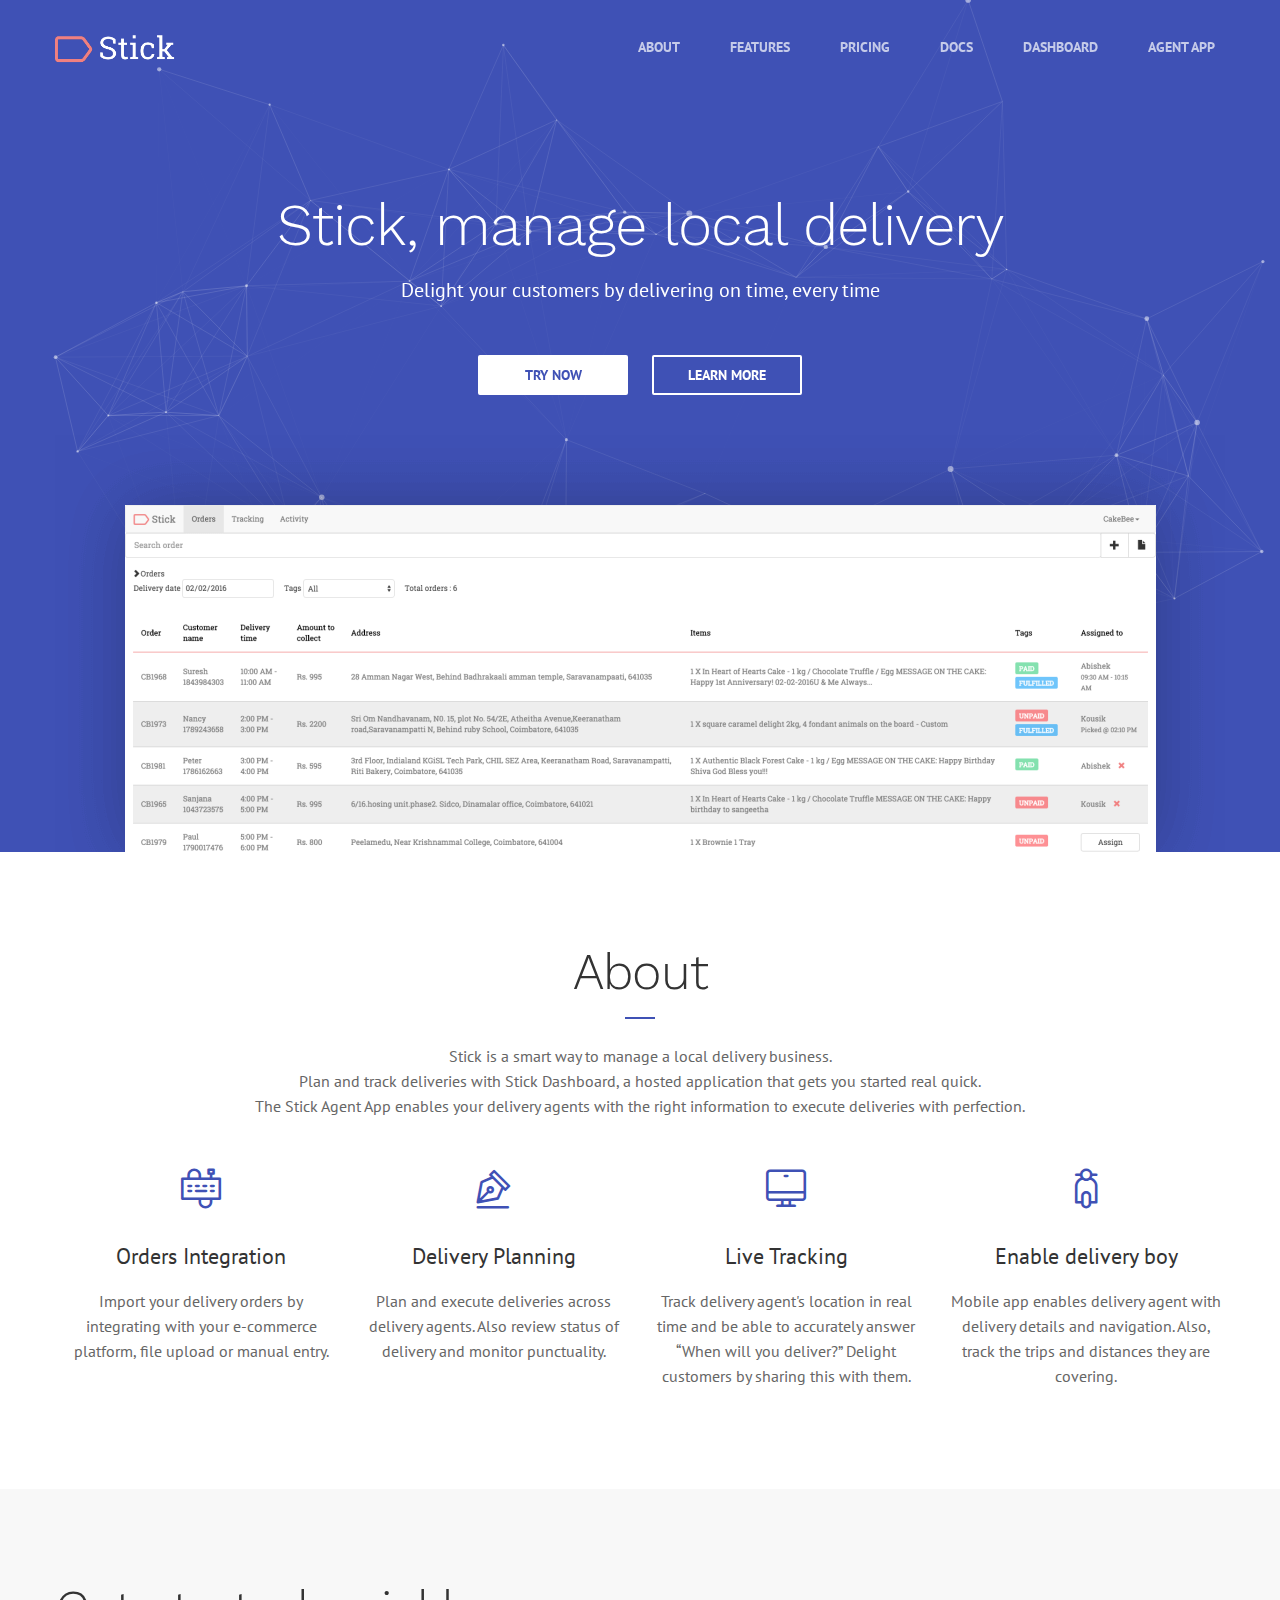
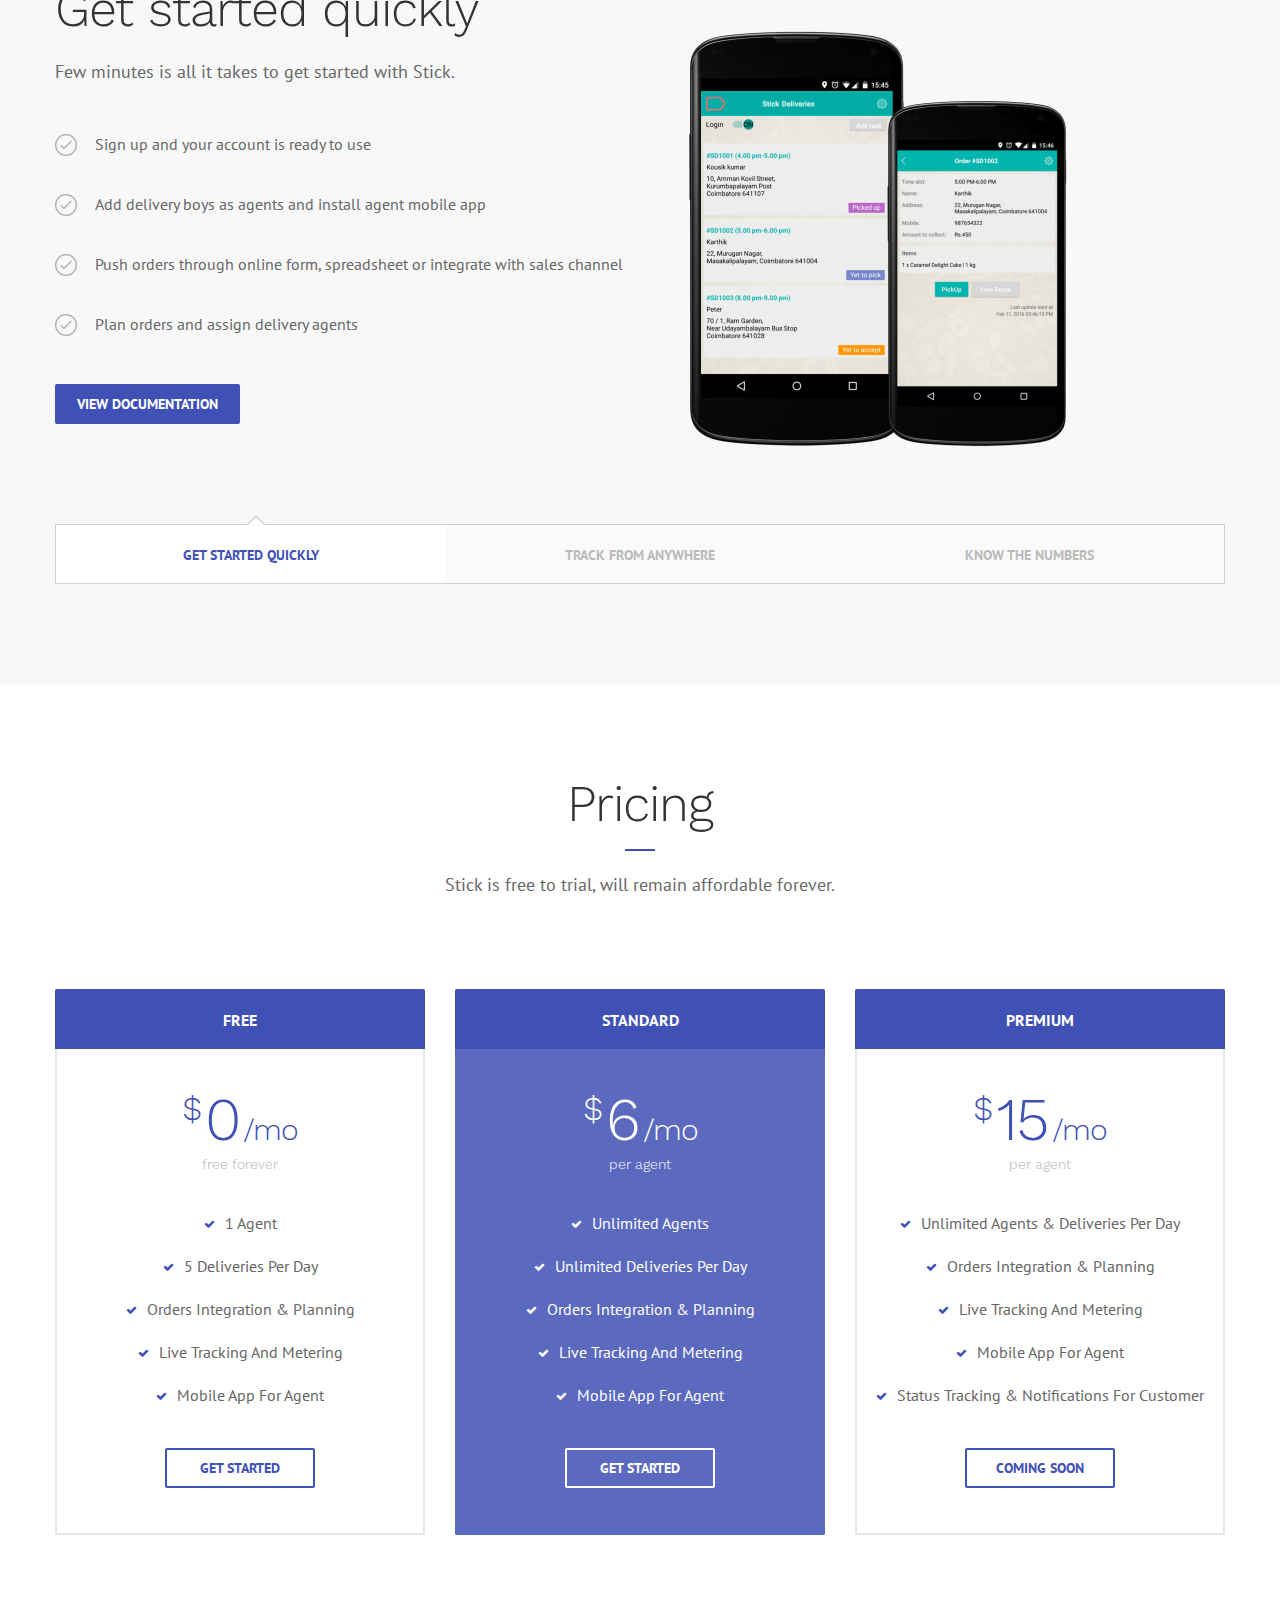
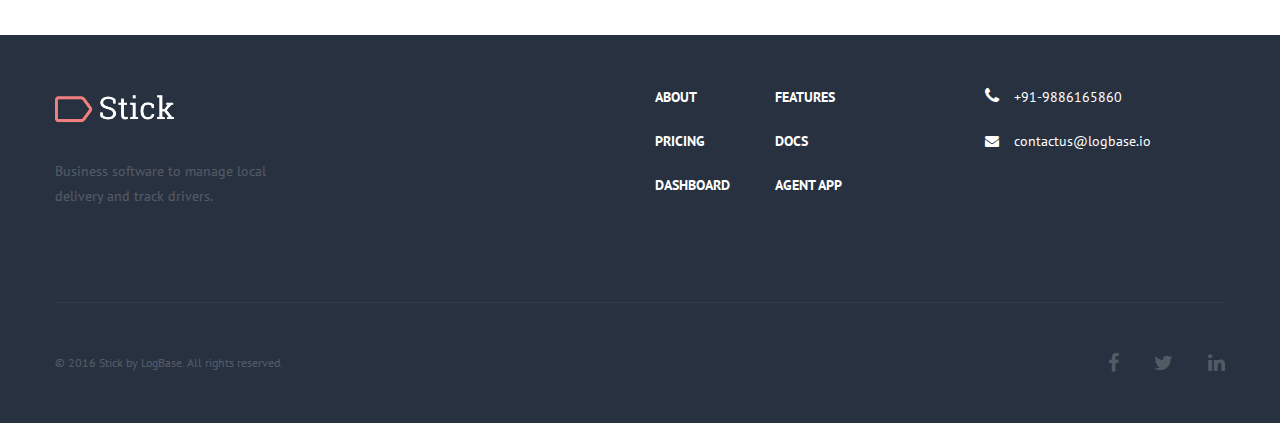
==== index.html @ 1960f0cb "Fixed nabber issue" ====
<!DOCTYPE html>
<html lang="en">
    <head>
        <meta charset="utf-8">
        <meta http-equiv="X-UA-Compatible" content="IE=edge">
        <meta name="viewport" content="width=device-width, initial-scale=1, maximum-scale=1">
        <meta name="description" content="Stick - Manage Local Delivery">
        <meta name="author" content="LogBase" />
        <!-- SITE TITLE -->
        <title>Stick - Manage Local Delivery</title>
        <!-- STYLESHEETS -->
        <!-- For Perf
        <link href="css/bootstrap.css" rel="stylesheet">
        -->
        <link rel="stylesheet" href="//maxcdn.bootstrapcdn.com/bootstrap/3.3.6/css/bootstrap.min.css">
        <link href="//fonts.googleapis.com/css?family=PT+Sans:400,700" rel="stylesheet" type="text/css">
        <link rel="stylesheet" href="//maxcdn.bootstrapcdn.com/font-awesome/4.5.0/css/font-awesome.min.css">
        <!--
        <link href="css/font-awesome.min.css" rel="stylesheet" type="text/css">
        -->
        <link href="css/style.css" rel="stylesheet">
        <link href="css/responsive.css" rel="stylesheet">
        <!-- DEMO COLORS  -->
        <link href="css/colors/indigo.css" class="css-color" rel="stylesheet">

        <!-- FAVICON  -->
        <link rel="icon" href="img/favicon.ico">
    </head>
    <body>
        <!-- PRELOADER -->
        <div id="preloader">
            <div class="spinner"></div>
        </div>
        <!-- MAIN NAV -->
        <nav class="navbar navbar-default navbar-fixed-top">
            <div class="container">
                <div class="navbar-header page-scroll">
                    <button type="button" class="navbar-toggle" data-toggle="collapse" data-target="#main-menu">
                    <span class="icon-bar"></span>
                    <span class="icon-bar"></span>
                    <span class="icon-bar"></span>
                    </button>
                    <!-- MAIN NAV LOGO -->
                    <a class="logo page-scroll" href="#header"><img src="img/logo.png" class="img-responsive" alt=""></a>
                </div>
                <div class="collapse navbar-collapse" id="main-menu">
                    <!-- MAIN NAV LINKS -->
                    <ul class="nav navbar-nav navbar-right">
                        <li>
                            <a class="page-scroll" href="#services">About</a>
                        </li>
                        <li>
                            <a class="page-scroll" href="#features">Features</a>
                        </li>
                        <li>
                            <a class="page-scroll" href="#pricing">Pricing</a>
                        </li>
                        <li>
                            <!--
                            <a class="page-scroll" href="http://stick-guide.rtfd.org" target="_blank">Docs</a>
                            -->
                            <a href="https://stickdocumentation.wordpress.com" target="_blank">Docs</a>
                        </li>
                        <li>
                            <a href="http://stickdashboard.logbase.io" target="_blank">Dashboard</a>
                        </li>
                        <li>
                            <a class="page-scroll" href="https://play.google.com/store/apps/details?id=io.logbase.cakebeedelivery&hl=en" target="_blank">Agent App</a>
                        </li>
                    </ul>
                    <!-- END MAIN NAV LINKS -->
                </div>
            </div>
        </nav>
        <!-- END MAIN NAV -->
        <!-- HEADER -->
        <header id="header">
            <div class="container">
                <div class="intro-text">
                    <h1 class="intro-lead-in">Stick, manage local delivery</h1>
                    <span class="intro-heading">Delight your customers by delivering on time, every time</span>
                    <div class="header-buttons">
                        <a href="http://stickdashboard.logbase.io" class="primary-button" target="_blank">Try Now</a>
                        <a href="#features" class="secondary-button page-scroll hidden-xs">Learn More</a>
                    </div>

                    <div class="header-dashboard"> 
                        <img src="img/header.png" class="dashboard" alt="">
                    </div>
                </div>
            </div>
            <div id="particles-js"></div>
        </header>
        <!-- END HEADER -->
        <!-- SERVICES -->
        <section id="services">
            <div class="container">
                <div class="row">
                    <!-- SERVICES HEADING -->
                    <div class="col-lg-12 text-center">
                        <h2 class="section-heading">About</h2>
                        <span class="separator"></span>
                        <p class="">
                            <br/>
                            Stick is a smart way to manage a local delivery business.<br/>Plan and track deliveries with Stick Dashboard, a hosted application that gets you started real quick. <br/>The Stick Agent App enables your delivery agents with the right information to execute deliveries with perfection.
                            <br/><br/><br/>
                        </p>
                    </div>
                    <!-- END SERVICES HEADING -->
                </div>
                <div class="row">
                    <div class="col-md-3">
                        <i class="nc-icon-outline keyboard"></i>
                        <h4 class="service-heading">Orders Integration</h4>
                        <p class="">Import your delivery orders by integrating with your e-commerce platform, file upload or manual entry.</p>
                    </div>
                    <div class="col-md-3">
                        <i class="nc-icon-outline sign"></i>
                        <h4 class="service-heading">Delivery Planning</h4>
                        <p class="">Plan and execute deliveries across delivery agents. Also review status of delivery and monitor punctuality. </p>
                    </div>
                    <div class="col-md-3">
                        <i class="nc-icon-outline pc"></i>
                        <h4 class="service-heading">Live Tracking</h4>
                        <p class="">Track delivery agent's location in real time and be able to accurately answer “When will you deliver?” Delight customers by sharing this with them.</p>
                    </div>
                    <div class="col-md-3 last">
                        <i class="nc-icon-outline vespa"></i>
                        <h4 class="service-heading">Enable delivery boy</h4>
                        <p class="">Mobile app enables delivery agent with delivery details and navigation. Also, track the trips and distances they are covering.</p>
                    </div>
                </div>
            </div>
        </section>
        <!-- END SERVICES -->
        <!-- FEATURES -->
        <section id="features" class="gray-bg">
            <div class="container">
                <div class="row">
                    <div id="features-tabs" class="features-tabs">
                        <!-- TAB 1 -->
                        <div id="features-tab1">
                            <div class="row">
                                <h2 class="section-heading">Get started quickly</h2>
                                <p class="section-subheading ">Few minutes is all it takes to get started with Stick.</p>
                            </div>
                            <ul>
                                <li>Sign up and your account is ready to use</li>
                                <li>Add delivery boys as agents and install agent mobile app</li>
                                <li>Push orders through online form, spreadsheet or integrate with sales channel</li>
                                <li>Plan orders and assign delivery agents</li>
                            </ul>
                            <a href="http://stick-guide.rtfd.org" class="primary-button button-inverse" target="_blank">View Documentation</a>
                            <img src="img/mockups/tab1.png" class="fadeRight animated" alt="">
                        </div>
                        <!-- END TAB 1 -->
                        <!-- TAB 2 -->
                        <div id="features-tab2">
                            <div class="row">
                                <h2 class="section-heading">Track from anywhere</h2>
                                <p class="section-subheading ">Eyes on your business, where ever you are.</p>
                            </div>
                            <ul>
                                <li>Track delivery agents in real time </li>
                                <li>Estimate time taken to reach a particular destination</li>
                                <li>Know who’s active and who’s idle</li>
                                <li>Keep track of distance metrics</li>
                            </ul>
                            <a href="http://stick-guide.rtfd.org" class="primary-button button-inverse" target="_blank">View Documentation</a>
                            <img src="img/mockups/tab2.png" class="fadeRight animated" alt="">
                        </div>
                        <!-- END TAB 2 -->
                        <!-- TAB 3 -->
                        <div id="features-tab3">
                            <div class="row">
                                <h2 class="section-heading">Know the numbers</h2>
                                <p class="section-subheading ">Make data driven decisions.</p>
                            </div>
                            <ul>
                                <li>Track activity at organization level </li>
                                <li>Track activity of delivery agents</li>
                                <li>View trips and verify routes taken by delivery agents</li>
                                <li>Reward hard work and catch fraud</li>
                            </ul>
                            <a href="http://stick-guide.rtfd.org" class="primary-button button-inverse" target="_blank">View Documentation</a>
                            <img src="img/mockups/tab3.png" class="fadeRight animated" alt="">
                        </div>
                        <!-- END TAB 3 -->
                        <!-- FEATURES TABS -->
                        <ul class='tabs'>
                            <li class='tab col-md-4'><a href="#features-tab1"><span class="triangle"><span class="inner-triangle"></span></span>Get Started Quickly</a></li>
                            <li class='tab col-md-4'><a href="#features-tab2"><span class="triangle"><span class="inner-triangle"></span></span>Track From Anywhere</a></li>
                            <li class='tab col-md-4'><a href="#features-tab3"><span class="triangle"><span class="inner-triangle"></span></span>Know The Numbers</a></li>
                        </ul>
                        <!-- END FEATURES TABS -->
                    </div>
                </div>
            </div>
        </section>
        <!-- END FEATURES -->
        <!-- PRICING TABLES -->
        <section id="pricing">
            <div class="container">
                <div class="row">
                    <!-- PRICING TABLES HEADING -->
                    <div class="col-lg-12 text-center">
                        <h2 class="section-heading">Pricing</h2>
                        <span class="separator"></span>
                        <p class="section-subheading ">Stick is free to trial, will remain affordable forever.</p>
                    </div>
                    <!-- END PRICING TABLES HEADING -->
                </div>
                <div class="row outer-margin">
                    <!-- PRICING TABLE 1 -->
                    <div class="col-md-4">
                        <div class="row pricing-title">FREE</div>
                        <div class="row pricing">
                            <div class="col-lg-3 col-md-3 col-sm-3" >
                                <div class="row">
                                    <span class="pricing-price"><span class="currency">$</span>0</span>
                                    <span class="pricing-time">/mo</span>
                                    <div class="billing-time">free forever</div>
                                </div>
                            </div>
                            <div class="pricing-row"><span class="pricing-value"><span class="pricing-option"><i class="fa fa-check"></i>1 agent</span></span></div>
                            <div class="pricing-row"><span class="pricing-value"><span class="pricing-option"><i class="fa fa-check"></i>5 deliveries per day</span></span></div>
                            <div class="pricing-row"><span class="pricing-value"><span class="pricing-option"><i class="fa fa-check"></i>Orders integration & planning</span></span></div>
                            <div class="pricing-row"><span class="pricing-value"><span class="pricing-option"><i class="fa fa-check"></i>Live Tracking and Metering</span></span></div>
                            <div class="pricing-row"><span class="pricing-value"><span class="pricing-option"><i class="fa fa-check"></i>Mobile app for Agent</span></span></div>
                            <div class="pricing-row button-container">
                                <a href="http://stickdashboard.logbase.io" class="secondary-button secondary-button-inverse" target="_blank">Get Started</a>
                            </div>
                        </div>
                    </div>
                    <!-- PRICING TABLE 2 -->
                    <div class="col-md-4">
                        <div class="row pricing-title">STANDARD</div>
                        <div class="row pricing active">
                            <div class="col-lg-3 col-md-3 col-sm-3" >
                                <div class="row">
                                    <span class="pricing-price"><span class="currency">$</span>6</span>
                                    <span class="pricing-time">/mo</span>
                                    <div class="billing-time">per agent</div>
                                </div>
                            </div>
                            <div class="pricing-row"><span class="pricing-value"><span class="pricing-option"><i class="fa fa-check"></i>Unlimited agents</span></span></div>
                            <div class="pricing-row"><span class="pricing-value"><span class="pricing-option"><i class="fa fa-check"></i>Unlimited deliveries per day</span></span></div>
                            <div class="pricing-row"><span class="pricing-value"><span class="pricing-option"><i class="fa fa-check"></i>Orders integration & planning</span></span></div>
                            <div class="pricing-row"><span class="pricing-value"><span class="pricing-option"><i class="fa fa-check"></i>Live Tracking and Metering</span></span></div>
                            <div class="pricing-row"><span class="pricing-value"><span class="pricing-option"><i class="fa fa-check"></i>Mobile app for Agent</span></span></div>
                            <div class="pricing-row button-container">
                                <a href="http://stickdashboard.logbase.io" class="secondary-button" target="_blank">Get Started</a>
                            </div>
                        </div>
                    </div>
                    <!-- PRICING TABLE 3 -->
                    <div class="col-md-4">
                        <div class="row pricing-title">PREMIUM</div>
                        <div class="row pricing">
                            <div class="col-lg-3 col-md-3 col-sm-3" >
                                <div class="row">
                                    <span class="pricing-price"><span class="currency">$</span>15</span>
                                    <span class="pricing-time">/mo</span>
                                    <div class="billing-time">per agent</div>
                                </div>
                            </div>
                            <div class="pricing-row"><span class="pricing-value"><span class="pricing-option"><i class="fa fa-check"></i>Unlimited agents & deliveries per day</span></span></div>
                            <div class="pricing-row"><span class="pricing-value"><span class="pricing-option"><i class="fa fa-check"></i>Orders integration & planning</span></span></div>
                            <div class="pricing-row"><span class="pricing-value"><span class="pricing-option"><i class="fa fa-check"></i>Live Tracking and Metering</span></span></div>
                            <div class="pricing-row"><span class="pricing-value"><span class="pricing-option"><i class="fa fa-check"></i>Mobile app for Agent</span></span></div>
                            <div class="pricing-row"><span class="pricing-value"><span class="pricing-option"><i class="fa fa-check"></i>Status tracking & notifications for customer</span></span></div>
                            <div class="pricing-row button-container">
                                <a href="http://stickdashboard.logbase.io" class="secondary-button secondary-button-inverse" target="_blank">Coming Soon</a>
                            </div>
                        </div>
                    </div>
                </div>
            </div>
        </section>
        <!-- PRICING TABLES -->
        <!-- FOOTER -->
        <footer>
            <div class="container">
                <div class="row">
                    <!-- UPPER FOOTER -->
                    <div class="upper-footer">
                        <div class="pull-left">
                            <a class="logo page-scroll" href="#page-top"><img src="img/logo.png" class="img-responsive" alt=""></a>
                            <p>Business software to manage local delivery and track drivers. </p>
                        </div>
                        <div class="pull-right">
                            <ul class="footer-nav">
                                <li class="">
                                    <a class="page-scroll" href="#services">About</a>
                                </li>
                                <li class="">
                                    <a class="page-scroll" href="#features">Features</a>
                                </li>
                                <li class="">
                                    <a class="page-scroll" href="#pricing">Pricing</a>
                                </li>
                                <li class="">
                                    <a class="page-scroll" href="http://stick-guide.rtfd.org" target="_blank">Docs</a>
                                </li>
                                <li class="active">
                                    <a class="page-scroll" href="http://stickdashboard.logbase.io" target="_blank">Dashboard</a>
                                </li>
                                <li class="">
                                    <a class="page-scroll" href="https://play.google.com/store/apps/details?id=io.logbase.cakebeedelivery&hl=en" target="_blank">Agent App</a>
                                </li>
                            </ul>
                            <ul class="footer-secondary-nav">
                                <li class="">
                                    <a class="page-scroll" href="#"><span class="fa fa-phone"></span>+91-9886165860</a>
                                </li>
                                <li class="">
                                    <a class="page-scroll" href="#"><span class="fa fa-envelope"></span>contactus@logbase.io</a>
                                </li>
                            </ul>
                        </div>
                    </div>
                    <!-- END UPPER FOOTER -->
                    <!-- LOWER FOOTER -->
                    <div class="lower-footer">
                        <div class="pull-left">
                            <span>© 2016 Stick by LogBase. All rights reserved.</span>
                        </div>
                        <div class="pull-right">
                            <a href="https://www.facebook.com/logbase"><span class="fa fa-facebook"></span></a>
                            <a href="https://twitter.com/logbaseinc"><span class="fa fa-twitter"></span></a>
                            <a href="https://www.linkedin.com/company/logbase-inc-"><span class="fa fa-linkedin"></span></a>
                        </div>
                    </div>
                    <!-- END LOWER FOOTER -->
                </div>
            </div>
        </footer>
        <!-- END FOOTER -->
        <!-- SCRIPTS -->
        <!-- jQuery & Bootstrap -->
        <script src="//code.jquery.com/jquery-1.11.1.min.js"></script>
        <script src="js/jquery.easing.min.js"></script>
        <script src="js/bootstrap.min.js"></script>
        <!-- smoothscroll  -->
        <script src="js/smoothscroll.js"></script>
        <!-- classie  -->
        <script src="js/classie.js"></script>
        <!-- piechart  -->
        <script src="js/jquery.easytabs.min.js"></script>
        <!-- tabs  -->
        <script src="js/piechart.js"></script>
        <!-- animated header -->
        <script src="js/particles.js" type="text/javascript"></script>
        <!-- sliders -->
        <script src="js/owl.carousel.min.js"></script>
        <!-- contact form -->
        <script src="js/jqBootstrapValidation.js"></script>
        <!-- google map -->
        <!--
        <script type="text/javascript" src="https://maps.googleapis.com/maps/api/js?sensor=false"></script>
        -->
        <!-- custom script -->
        <script src="js/scripts.js"></script>

        <!-- GA -->
        <script>
          (function(i,s,o,g,r,a,m){i['GoogleAnalyticsObject']=r;i[r]=i[r]||function(){
          (i[r].q=i[r].q||[]).push(arguments)},i[r].l=1*new Date();a=s.createElement(o),
          m=s.getElementsByTagName(o)[0];a.async=1;a.src=g;m.parentNode.insertBefore(a,m)
          })(window,document,'script','//www.google-analytics.com/analytics.js','ga');

          ga('create', 'UA-73716206-1', 'auto');
          ga('send', 'pageview');
        </script>
        <!-- End of GA -->

        <!--Start of Tawk.to Script-->
        <script type="text/javascript">
        var Tawk_API=Tawk_API||{}, Tawk_LoadStart=new Date();
        (function(){
        var s1=document.createElement("script"),s0=document.getElementsByTagName("script")[0];
        s1.async=true;
        s1.src='https://embed.tawk.to/56bcfb80ec64ebd5793ae090/default';
        s1.charset='UTF-8';
        s1.setAttribute('crossorigin','*');
        s0.parentNode.insertBefore(s1,s0);
        })();
        </script>
        <!--End of Tawk.to Script-->

    </body>
</html>
---- css/style.css ----
/* =======================================================================
KeySoft - Software Landing Page 
======================================================================= */
/*
1. GLOBAL STYLES
2. TYPOGRAPHY
     2.1 FONTS
     2.2 HEADINGS
3. LAYOUT     
     3.1 GENERAL
     3.2 PRELOADER
     3.3 LOGO
     3.4 CAROUSELS
4. MENU
5. HEADER
6. SECTIONS
     6.1 ABOUT
     6.2 FEATURES
     6.3 VIDEO
     6.4 SOLUTIONS
     6.5 PRICING
     6.6 TESTIMONIALS
     6.7 TEAM
     6.8 CLIENTS
     6.9 SUBSCRIBE
     6.10 CONTACT
7.FOOTER
8.ICONS
8.LIVE PREVIEW

*/
/* --------------------------------------
1. GLOBAL STYLES
-----------------------------------------*/

body {
    overflow-x: hidden;
    font-weight: normal;
    padding: 0;
}
a,
a:hover,
a:focus,
a:active,
a.active {
    outline: 0;
    text-decoration: none;
}
a {
    color: #1080f2
}
a:hover,
a:focus,
a:active,
a.active {
    color: #1080f2
}
.btn:focus,
.btn:active,
.btn.active,
.btn:active:focus {
    outline: 0;
}
p {
    color: #666;
    font-size: 16px;
    line-height: 25px;
    margin-bottom: 0;
}
::-moz-selection {
    text-shadow: none;
    background: #1080f2;
    color: #fff;
}
::selection {
    text-shadow: none;
    background: #1080f2;
    color: #fff;
}
img::selection {
    background: 0 0;
}
img::-moz-selection {
    background: 0 0;
}
/* --------------------------------------
2. TYPOGRAPHY
-----------------------------------------*/
/* 2.1 FONTS*/

/*
@font-face {
    font-family: "PT Sans";
    font-weight: normal;
    src: url(../fonts/PT_Sans-Web-Regular.ttf);
}
@font-face {
    font-family: "PT Sans";
    font-weight: bold;
    src: url(../fonts/PT_Sans-Web-Bold.ttf);
}
*/
@font-face {
    font-family: WorkSans;
    src: url(../fonts/WorkSans-Light.ttf);
}
@font-face {
    font-family: 'Nucleo Outline';
    src: url('../fonts/nucleo-outline.eot');
    src: url('../fonts/nucleo-outline.eot') format('embedded-opentype'), url('../fonts/nucleo-outline.ttf') format('truetype');
    font-weight: normal;
    font-style: normal;
}
/* 2.2 HEADINGS */

h1,
h2,
h3 {
    font-family: "WorkSans", Helvetica, Arial, sans-serif;
}
body {
    font-family: "PT Sans", Helvetica, Arial, sans-serif;
}
section h2.section-heading {
    margin-top: 0;
    margin-bottom: 25px;
    font-size: 50px;
    letter-spacing: -1px;
    line-height: 40px;
}
section .section-subheading {
    margin-bottom: 95px;
    text-transform: none;
    font-size: 18px;
    font-style: normal;
    line-height: 1;
    margin-top: 25px;
    color: #666666;
    font-weight: 400;
}
.separator {
    width: 30px;
    height: 2px;
    display: block;
    margin: auto;
    background-color: #1080f2;
}
/* --------------------------------------
3. LAYOUT
-----------------------------------------*/
/* 3.1 GENERAL*/

section {
    padding: 100px 0;
}
.row {
    margin: 0;
}
.container {
    padding: 0;
}
.outer-margin {
    margin: 0 -15px;
}
.bg-light-gray {
    background-color: #f7f7f7;
}
.btn-primary {
    text-transform: uppercase;
    font-family: "WorkSans", Helvetica, Arial, sans-serif;
    font-weight: 700;
    color: #fff;
}
.btn-primary:hover,
.btn-primary:focus,
.btn-primary:active,
.btn-primary.active,
.open .dropdown-toggle.btn-primary {
    border-color: #f6bf01;
    color: #fff;
    background-color: #fec503;
}
.btn-primary:active,
.btn-primary.active,
.open .dropdown-toggle.btn-primary {
    background-image: none;
}
.btn-xl {
    height: 50px;
    background-color: #1080f2;
    border-radius: 2px;
    color: white;
    font-family: "PT Sans";
    font-size: 14px;
    font-weight: 700;
    text-transform: uppercase;
    width: 100%;
    transition: 0.3s;
}
.btn-xl:hover,
.btn-xl:focus,
.btn-xl:active,
.btn-xl.active {
    background-color: #273140;
    color: #fff;
}
.btn-xl:active,
.btn-xl.active,
.open .dropdown-toggle.btn-xl {
    background-image: none;
}
body.modal-open {
    overflow: hidden;
}
.parallax {
    background: #1080f2;
}
.parallax h2.section-heading,
.parallax .section-subheading {
    color: #fff;
}
.parallax .separator {
    background: #fff;
}
.gray-bg {
    background: #f8f8f8;
}
.header-buttons {
    margin: 60px auto 100px auto;
}
.primary-button {
    min-width: 150px;
    padding: 0 20px;
    background-color: white;
    border-radius: 2px;
    color: #1080f2;
    font-family: "PT Sans";
    display: inline-block;
    text-align: center;
    font-size: 14px;
    font-weight: 700;
    text-transform: uppercase;
    line-height: 36px;
    margin: 0 10px;
    border: 2px solid white;
    -webkit-transition: 0.3s;
    -o-transition: 0.3s;
    transition: 0.3s;
}
.primary-button.button-inverse {
    color: #fff;
    background: #1080f2;
    border: 2px solid #1080f2;
    margin: 0;
}
.primary-button.button-inverse:hover {
    color: #1080f2;
    background: transparent;
    border: 2px solid #1080f2;
}
.secondary-button {
    min-width: 150px;
    text-align: center;
    line-height: 36px;
    background: #1080f2;
    display: inline-block;
    line-height: 36px;
    color: white;
    font-family: "PT Sans";
    font-size: 14px;
    margin: 0 10px;
    font-weight: 700;
    text-transform: uppercase;
    border: 2px solid white;
    border-radius: 2px;
    -webkit-transition: 0.3s;
    -o-transition: 0.3s;
    transition: 0.3s;
}
.secondary-button-inverse {
    color: #1080f2;
    border-color: #1080f2;
    background: #fff
}
.secondary-button.secondary-button-inverse:hover {
    color: #fff;
    background: #1080f2;
}
.primary-button:hover {
    background: none;
    color: #fff;
    text-decoration: none;
}
.secondary-button:hover {
    background: #fff;
    color: #273140;
    text-decoration: none;
}
/*3.2 LOGO*/

.logo img {
    height: 44px;
    width: auto;
}
/*3.3 PRELOADER*/

#preloader {
    position: fixed;
    left: 0;
    top: 0;
    z-index: 9999;
    width: 100%;
    height: 100%;
    overflow: visible;
    background: #1080f2
}
}
.spinner {
    opacity: 0.9;
    width: 50px;
    height: 50px;
    border-radius: 100%;
    margin: auto;
    position: absolute;
    left: 0;
    right: 0;
    top: 0;
    bottom: 0;
    margin: auto;
}
.spinner:after,
.spinner:before {
    content: '';
    position: absolute;
    left: 0;
    right: 0;
    top: 0;
    bottom: 0;
    margin: auto;
    width: 30px;
    height: 30px;
    border: 5px solid transparent;
    border-bottom: 5px solid #fff;
    border-radius: 100%;
    -webkit-animation: rotate 1s linear infinite;
    animation: rotate 1s linear infinite;
}
.spinner:before {
    width: 40px;
    height: 40px;
    -webkit-animation-direction: reverse;
    animation-direction: reverse;
}
@-webkit-keyframes rotate {
    from {
        -webkit-transform: rotate(0deg);
        transform: rotate(0deg);
    }
    to {
        -webkit-transform: rotate(360deg);
        transform: rotate(360deg);
    }
}
@keyframes rotate {
    from {
        -ms-transform: rotate(0deg);
        -webkit-transform: rotate(0deg);
        transform: rotate(0deg);
    }
    to {
        -ms-transform: rotate(360deg);
        -webkit-transform: rotate(360deg);
        transform: rotate(360deg);
    }
}
/*3.4 CAROUSELS*/

.owl-theme .owl-controls .owl-buttons {
    display: none;
}
.owl-theme .owl-controls .owl-buttons div {
    background: url(../img/arrow.png);
    display: inline-block;
    zoom: 1;
    margin: 0;
    width: 10px;
    text-indent: -9999px;
    height: 18px;
    font-size: 0;
    position: absolute;
    right: 0;
    margin-top: 8px;
    margin-right: -72px;
    top: 50%;
    padding: 0;
    filter: Alpha(Opacity=30);
    opacity: 0.3;
    -webkit-transition: 0.2s;
    -o-transition: 0.2s;
    transition: 0.2s;
}
.owl-theme .owl-controls .owl-buttons div.owl-prev {
    -webkit-transform: rotate(180deg);
    -moz-transform: rotate(180deg);
    -o-transform: rotate(180deg);
    -ms-transform: rotate(180deg);
    transform: rotate(180deg);
    right: auto;
    left: 0;
    margin-left: -72px;
}
.owl-theme .owl-controls.clickable .owl-buttons div:hover {
    filter: Alpha(Opacity=100);
    opacity: 1;
    text-decoration: none;
}
.owl-theme .owl-controls .owl-page {
    display: inline-block;
    zoom: 1;
    *display: inline;
}
.owl-theme .owl-controls .owl-page span {
    display: block;
    width: 10px;
    height: 10px;
    margin: 0 10px;
    -webkit-border-radius: 20px;
    -moz-border-radius: 20px;
    border-radius: 20px;
    opacity: 0.22;
    background-color: #248df8;
    -webkit-transition: 0.3s;
    -o-transition: 0.3s;
    transition: 0.3s;
}
.owl-theme .owl-controls .owl-page.active span,
.owl-theme .owl-controls.clickable .owl-page:hover span {
    filter: Alpha(Opacity=100);
    /*IE7 fix*/
    
    opacity: 1;
}
.owl-theme .owl-controls .owl-page span.owl-numbers {
    height: auto;
    width: auto;
    color: #FFF;
    padding: 2px 10px;
    font-size: 12px;
    -webkit-border-radius: 30px;
    -moz-border-radius: 30px;
    border-radius: 30px;
}
.owl-item.loading {
    min-height: 150px;
}
.owl-carousel .owl-wrapper:after {
    content: ".";
    display: block;
    clear: both;
    visibility: hidden;
    line-height: 0;
    height: 0;
}
/* display none until init */

.owl-carousel {
    display: none;
    position: relative;
    width: 100%;
    -ms-touch-action: pan-y;
}
.owl-carousel .owl-wrapper {
    display: none;
    position: relative;
    -webkit-transform: translate3d(0px, 0px, 0px);
}
.owl-carousel .owl-wrapper-outer {
    overflow: hidden;
    position: relative;
    z-index: 2;
    width: 100%;
}
.owl-carousel .owl-wrapper-outer.autoHeight {
    -webkit-transition: height 500ms ease-in-out;
    -moz-transition: height 500ms ease-in-out;
    -ms-transition: height 500ms ease-in-out;
    -o-transition: height 500ms ease-in-out;
    transition: height 500ms ease-in-out;
}
.owl-carousel .owl-item {
    float: left;
}
.owl-controls .owl-page,
.owl-controls .owl-buttons div {
    cursor: pointer;
}
.owl-controls {
    -webkit-user-select: none;
    -khtml-user-select: none;
    -moz-user-select: none;
    -ms-user-select: none;
    user-select: none;
    -webkit-tap-highlight-color: rgba(0, 0, 0, 0);
}
.grabbing {
    cursor: url(../img/grabbing.png) 8 8, move;
}
.owl-carousel .owl-wrapper,
.owl-carousel .owl-item {
    -webkit-backface-visibility: hidden;
    -moz-backface-visibility: hidden;
    -ms-backface-visibility: hidden;
    -webkit-transform: translate3d(0, 0, 0);
    -moz-transform: translate3d(0, 0, 0);
    -ms-transform: translate3d(0, 0, 0);
}
/* --------------------------------------
4. MENU
-----------------------------------------*/

.navbar-default {
    border-color: transparent;
    background-color: #273140;
    width: inherit;
}
.navbar-default .navbar-brand:hover,
.navbar-default .navbar-brand:focus,
.navbar-default .navbar-brand:active,
.navbar-default .navbar-brand.active {
    color: #fec503;
}
.navbar-default .navbar-collapse {
    border: none;
    box-shadow: none;
}
.navbar-default .navbar-toggle {
    border: none;
    margin-right: -10px;
}
.navbar-default .navbar-toggle .icon-bar {
    background-color: #fff;
}
.navbar-default .navbar-toggle:hover,
.navbar-default .navbar-toggle:focus {
    background: none;
}
.navbar-default .nav li a {
    color: white;
    font-family: "PT Sans";
    font-size: 14px;
    font-weight: 700;
    opacity: 0.7;
    padding: 15px 25px;
    line-height: 1;
    text-transform: uppercase;
    -webkit-transition: 0.25s;
    -o-transition: 0.25s;
    transition: 0.25s;
}
.navbar-default .nav li a:hover,
.navbar-default .nav li a:focus {
    outline: 0;
    color: #fff;
    opacity: 1;
}
.navbar-default.navbar-shrink .nav li a {
    opacity: 0.8
}
.navbar-default.navbar-shrink .nav .active a {
    opacity: 1
}
.navbar-default.navbar-shrink .nav li a:hover,
.navbar-default.navbar-shrink .nav li a:focus {
    outline: 0;
    color: #fff;
    opacity: 1;
    background: none;
}
.navbar-default.navbar-shrink .navbar-nav>.active>a:focus,
.navbar-default.navbar-shrink .navbar-nav>.active>a:hover,
.navbar-default .navbar-nav>.active>a {
    border-radius: 0;
    background: none;
    opacity: 1;
    color: #1080f2;
    -webkit-filter: brightness(1.2);
}
@media(min-width:960px) {
    .navbar-default {
        padding: 25px 0;
        border: 0;
        background-color: transparent;
        -webkit-transition: all 0.25s ease-in-out;
        -moz-transition: all 0.25s ease-in-out;
        -o-transition: all 0.25s ease-in-out;
        -ms-transition: all 0.25s ease-in-out;
        transition: all 0.25s ease-in-out;
    }
    .navbar-default.navbar-shrink {
        padding: 10px 0;
        background-color: #273140;
    }
}
/* --------------------------------------
5. HEADER
-----------------------------------------*/

header {
    position: relative;
    text-align: center;
    color: #fff;
    background-color: #1080f2;
    background-image: -webkit-linear-gradient(270deg, rgba(51, 51, 51, 0.04) 0%, rgba(255, 255, 255, 0.04) 100%);
    background-image: linear-gradient(180deg, rgba(51, 51, 51, 0.04) 0%, rgba(255, 255, 255, 0.04) 100%);
}
header .intro-text {
    padding-top: 100px;
    padding-bottom: 50px;
}
header .intro-text .intro-heading {
    font-family: "PT Sans";
    font-size: 20px;
    font-weight: 400;
    line-height: 10px;
    display: block;
}
header .intro-text {
    padding-top: 165px;
    padding-bottom: 0;
}
header .intro-text .intro-lead-in {
    font-family: WorkSans;
    font-size: 58px;
    font-weight: 200;
    letter-spacing: -1px;
    margin: 0;
    line-height: 120px;
}
header .header-dashboard {
    display: block;
    margin: auto;
    background: url(../img/header-shadow.png);
    margin-top: -60px;
}
header .header-dashboard .dashboard {
    margin-top: 70px;
}
header .container {
    position: relative;
    z-index: 10;
}
#particles-js {
    position: absolute;
    top: 0;
    left: 0;
    right: 0;
}
/* --------------------------------------
6. SECTIONS
-----------------------------------------*/
/*     6.1 ABOUT*/

#services .col-md-3 {
    text-align: center;
}
#services .col-md-3.last {
    padding-right: 0;
}
#services .nc-icon-outline {
    color: #1080f2;
    margin-bottom: 36px;
    font-size: 40px
}
.service-heading {
    text-transform: none;
    color: #333;
    font-size: 22px;
    margin-top: 0;
    line-height: 22px;
    margin-bottom: 22px;
}
/*6.2 FEATURES*/


#features {overflow: hidden;}
#features .container {
    position: relative;
}
#features img {
    position: absolute;
    top: 0;
    right: 0
}
#features .section-subheading {
    margin-bottom: 30px;
    margin-top: 5px;
    max-width: 450px;
    float: left;
    line-height: 25px;
}
.features-tabs .tabs {
    margin: 0;
    padding: 0;
    width: 1170px;
    height: 60px;
    background-color: white;
    border: 1px solid #d1d1d1;
    margin-top: 100px;
}
.features-tabs .tab {
    -webkit-transition: 0.3s;
    -o-transition: 0.3s;
    transition: 0.3s;
    padding: 0;
    display: inline-block;
    zoom: 1;
    background: none;
    border: none;
    border-bottom: none;
    text-align: center;
    font-family: "PT Sans";
    font-size: 14px;
    font-weight: 700;
    height: 58px;
    line-height: 60px;
    background: #fafafa;
}
.features-tabs .tab a {
    color: #bbb;
    text-transform: uppercase;
    display: block;
    -webkit-transition: 0.3s;
    -o-transition: 0.3s;
    transition: 0.3s;
}
.features-tabs .tab.active {
    background: #fff;
}
.features-tabs .tab a.active {
    color: #1080f2
}
.features-tabs .tab:hover a {
    color: #1080f2
}
.features-tabs .panel-container {
    background: #fff;
    border: solid #666 1px;
    padding: 10px;
    -moz-border-radius: 0 4px 4px 4px;
    -webkit-border-radius: 0 4px 4px 4px;
}
.features-tabs .tab a .triangle {
    opacity: 0;
    visibility: hidden;
    -webkit-transition: 0.3s;
    -o-transition: 0.3s;
    transition: 0.3s;
}
.features-tabs .tab a.active .triangle {
    border-bottom: 0;
    visibility: visible;
    width: 0;
    -webkit-transition: 0s;
    -o-transition: 0s;
    transition: 0s;
    height: 0;
    border-left: 10px solid transparent;
    border-right: 10px solid transparent;
    border-bottom: 10px solid #d1d1d1;
    opacity: 1;
    position: absolute;
    left: 50%;
    margin-left: -5px;
    top: -10px;
}
.features-tabs .tab .triangle .inner-triangle {
    display: block;
    -webkit-transition: 0s;
    -o-transition: 0s;
    transition: 0s;
    border-left: 8px solid transparent;
    border-right: 8px solid transparent;
    border-bottom: 8px solid #fff;
    top: 2px;
    position: absolute;
    left: -8px;
}
/*
#features-tab1 img {
    margin-right: -200px;
}
*/
#features-tab1 img {
    margin-right: 40px;
}
#features-tab2 img {
    margin-right: -200px;
}
#features-tab3 img {
    margin-right: -200px;
}
/* AB
#features-tab2 img {
    margin-right: 60px;
}
#features-tab3 img {
    margin-top: -50px;
    margin-right: 30px;
}
*/
.features-tabs ul {
    padding-left: 0px;
    margin-bottom: 30px;
}
.features-tabs li {
    background: url(../img/checked.png) no-repeat left 20px;
    padding-left: 40px;
    list-style: none;
    margin: 0;
    color: #666;
    font-family: "PT Sans";
    font-size: 16px;
    font-weight: 400;
    line-height: 60px;
}
.animated {
    -webkit-animation-duration: 1s;
    animation-duration: 1s;
    -webkit-animation-fill-mode: both;
    animation-fill-mode: both;
}
@-webkit-keyframes fadeInRight {
    from {
        opacity: 0;
        -webkit-transform: translate3d(100%, 0, 0);
        transform: translate3d(100%, 0, 0);
    }
    to {
        opacity: 1;
        -webkit-transform: none;
        transform: none;
    }
}
@keyframes fadeInRight {
    from {
        opacity: 0;
        -webkit-transform: translate3d(100%, 0, 0);
        transform: translate3d(100%, 0, 0);
    }
    to {
        opacity: 1;
        -webkit-transform: none;
        transform: none;
    }
}
.fadeRight {
    -webkit-animation-name: fadeInRight;
    animation-name: fadeInRight;
}
/*6.3 VIDEO*/

#video .section-subheading {
    margin-bottom: 55px;
}
.video-container {
    position: relative;
}
.video-container a {
    display: block;
    cursor: pointer;
    width: 630px;
    margin: auto;
}
.video-container img {
    margin: auto;
    display: block;
}
.play-video {
    position: absolute;
    left: 50%;
    top: 50%;
    margin-left: -38px;
    margin-top: -48px;
    width: 76px;
    height: 76px;
    background-color: rgba(39, 49, 64, 0.6);
    -webkit-transition: 0.2s;
    -o-transition: 0.2s;
    transition: 0.2s;
    border-radius: 50%;
    cursor: pointer;
}
.video-container a:hover .play-video {
    background-color: rgba(39, 49, 64, 1);
}
.play-video .fa-play {
    width: 22px;
    height: 26px;
    color: white;
    font-size: 28px;
    font-weight: 400;
    position: absolute;
    top: 25px;
    left: 30px;
}
#video {
    background: url(../img/video/videobg.jpg);
    position: relative;
    background-size: 100%;
    background-attachment: fixed;
}
#video .overlay {
    width: 100%;
    height: 100%;
    opacity: 0.9;
    position: absolute;
    top: 0;
}
.video-socials {
    position: relative;
    margin: auto;
    width: auto;
    text-align: center;
    margin-top: 45px;
}
.video-socials a:hover .fa {
    color: #273140
}
.video-socials .fa {
    color: white;
    margin: 0 17px;
    font-family: FontAwesome;
    -webkit-transition: 0.3s;
    -o-transition: 0.3s;
    transition: 0.3s;
    font-size: 22px;
    font-weight: 400;
    line-height: 25px;
    height: 25px;
    text-transform: uppercase;
}
.video-modal {
    padding: 0!important;
    background: rgba(39, 49, 64, 0.5);
}
.video-modal iframe {
    border: 5px solid rgba(255, 255, 255, 0.25);
    border-radius: 3px;
    box-sizing: content-box;
    box-shadow: 0 0px 28px rgba(0, 0, 0, 0.25), 0 10px 10px rgba(0, 0, 0, 0.22);
}
.video-modal .modal-content {
    padding: 0;
    border: 0;
    position: fixed;
    width: 712px;
    left: 50%;
    margin-top: -200px;
    top: 50%;
    margin-left: -356px;
    border-radius: 0;
    text-align: center;
    background-clip: border-box;
    -webkit-box-shadow: none;
    box-shadow: none;
    background: none;
}
/*6.4 SOLUTIONS*/

.chart {
    position: relative;
    display: block;
    margin: 0 auto 40px auto;
    width: 230px;
    height: 230px;
    line-height: 230px;
    letter-spacing: -1px;
    font-family: WorkSans;
    text-align: center;
    font-weight: 300;
    font-size: 48px;
    color: #1080f2;
    background: #fff;
    border-radius: 50%;
}
.chart .percent {
    font-size: 28px;
    position: relative;
    margin-left: 3px;
}
.chart canvas {
    position: absolute;
    top: 0;
    left: 0;
}
.chart-content {
    text-align: center;
    height: 30px;
    line-height: 30px;
}
.chart-content h4 {
    color: #666;
    font-family: "PT Sans";
    font-size: 18px;
    margin: 0;
    font-weight: 400;
    display: inline-block;
    line-height: 30px;
    margin-left: 10px;
    position: relative;
    top: -6px;
}
.chart-content .nc-icon-outline {
    color: #1080f2;
    display: inline-block;
    font-size: 30px;
}
/*6.5 PRICING*/

.pricing {
    overflow: hidden;
    position: relative;
    border: 2px solid #e6e6e6;
    border-top: none;
    -webkit-border-bottom-right-radius: 2px;
    -webkit-border-bottom-left-radius: 2px;
    -moz-border-radius-bottomright: 2px;
    -moz-border-radius-bottomleft: 2px;
    border-bottom-right-radius: 2px;
    border-bottom-left-radius: 2px;
    width: 100%;
    margin: 0;
}
.pricing.active {
    background-color: #1080f2;
    border: 2px solid #1080f2;
    opacity: 0.85;
    border-top: 0;
}
.pricing-title {
    background-color: #1080f2;
    border-radius: 2px 2px 0 0;
    text-align: center;
    color: white;
    font-family: "PT Sans";
    font-size: 16px;
    font-weight: 700;
    line-height: 62px;
    height: 60px;
}
.pricing .pricing-row {
    padding-top: 23px;
    float: left;
    padding-left: 0;
    text-align: center;
    padding-right: 0;
    width: 100%;
}
.pricing .pricing-row.selected {
    background-color: whitesmoke;
    font-weight: bold;
    color: #666;
    font-size: 14px;
    padding-top: 13px;
    margin-top: 10px;
    margin-bottom: -13px;
    padding-bottom: 13px;
}
.pricing.active .pricing-row.selected {
    background: rgba(255, 255, 255, 0.2);
    color: #fff;
}
.pricing .col-lg-3 {
    padding: 50px 0 20px 0;
    font-family: WorkSans;
    font-weight: 300;
    line-height: 25px;
    color: #1080f2;
    width: 100%;
    text-align: center;
}
.pricing.active .col-lg-3 {
    color: #fff;
}
.pricing .button-container {
    text-align: center;
    position: relative;
    padding: 42px 0 45px 0;
    width: 100%;
    margin: 0;
    height: auto;
    background: none;
}
.pricing .pricing-price {
    font-size: 60px;
    letter-spacing: -2px;
    line-height: 42px;
    display: inline-block;
}
.pricing .pricing-time {
    font-weight: 300;
    letter-spacing: -1px;
    margin-top: 5px;
    font-size: 30px;
}
.pricing .iconita {
    line-height: 52px;
    font-size: 48px;
    height: 52px;
}
.pricing .pricing-title {
    font-weight: 700;
    font-size: 32px;
    margin-top: 25px;
    margin-bottom: 15px;
    line-height: 32px;
}
.pricing .pricing-option {
    text-transform: capitalize;
    text-align: center;
    line-height: 1;
    color: #666;
    font-family: "PT Sans";
    font-size: 16px;
}
.pricing .pricing-row.selected .pricing-option {
    font-size: 14px;
}
.pricing .pricing-option.selected {
    background: #3595f8;
}
.pricing.active .pricing-option {
    color: #fff;
}
.pricing .pricing-row.selected .fa {
    font-size: 13px;
    top: 0;
}
.pricing .fa {
    color: #1080f2;
    font-size: 11px;
    margin-right: 10px;
    position: relative;
    top: -1px;
}
.pricing.active .fa {
    color: #fff;
}
.pricing .currency {
    font-size: 34px;
    margin-right: 5px;
    position: relative;
    top: -20px;
}
.pricing .billing-time {
    color: #b3b3b3;
    font-size: 14px;
    line-height: 14px;
    margin-top: 8px;
}
.pricing.active .billing-time {
    color: #fff;
}
.pricing .secondary-button {
    background: transparent;
}
.pricing .secondary-button:hover {
    background: #fff;
}
.pricing .secondary-button.secondary-button-inverse:hover {
    background: #1080f2;
}
/*6.6 TESTIMONIALS*/

#testimonials {
    padding-bottom: 0px;
    margin-bottom: 52px;
}
.tt-content h3 {
    font-size: 30px;
    font-weight: 300;
    letter-spacing: -1px;
    line-height: 1.65;
    text-align: center;
    color: #333;
    margin: auto;
    font-family: WorkSans;
    max-width: 850px;
}
.tt-content h4 {
    font-size: 16px;
    font-weight: 700;
    text-transform: uppercase;
    margin: 0;
    margin-bottom: 5px;
    padding-top: 20px;
}
.tt-content .content {
    font-size: 16px;
    font-weight: 400;
}
.tt-content .tt-container {
    margin-top: 15px;
    text-align: center;
}
.tt-images {
    text-align: center;
    margin-bottom: -42px;
    font-size: 0;
}
.tt-image {
    display: inline-block;
    margin: 0;
    /*   border: 2px solid #D1D1D1;*/
    
    border-radius: 90px;
    margin: 0 15px;
}
.tt-image img {
    display: inline-block;
    width: 84px;
    height: 84px;
    border-radius: 90px;
}
.tt-quote {
    font-size: 75px;
    font-weight: 700;
    line-height: 70px;
    margin-right: 20px;
    float: left;
    color: #D1D1D1;
    display: block;
    margin-bottom: 40px;
    margin-left: 2px;
}
.tt-quote-right {
    float: right;
    margin-right: 0;
    position: relative;
    margin-left: 20px;
    bottom: 0;
    margin-bottom: 0;
}
#testimonials .owl-pagination {
    position: absolute;
    width: 100%;
}
#testimonials .owl-controls span {
    width: 84px;
    height: 84px;
    opacity: 0.65;
    -webkit-transition: 0.3s;
    -o-transition: 0.3s;
    transition: 0.3s;
    background: #fff;
    border-radius: 90px;
    margin: 0 15px;
}
#testimonials .owl-controls .owl-page:hover span,
#testimonials .owl-controls .owl-page.active span {
    opacity: 0;
}
/*6.7 TEAM*/

.team-member {
    text-align: center;
    overflow: hidden;
    position: relative;
}
.team-member img {
    margin: 0 auto;
    border: none;
    -webkit-transition: -webkit-transform 0.3s;
    -moz-transition: -moz-transform 0.3s;
    transition: transform 0.3s;
}
.team-content {
    padding: 50px;
    background: #1080f2;
    color: #fff;
    position: relative;
    z-index: 100;
    margin-top: -50px;
}
.team-member-down .team-content {
    margin-top: 0;
    margin-bottom: -50px;
}
.team-content h5 {
    font-family: "PT Sans";
    font-size: 20px;
    font-weight: 700;
    line-height: 1;
    margin: 0;
    margin-bottom: 15px;
}
.team-content .team-subtitle {
    font-size: 14px;
    font-style: italic;
    margin-bottom: 30px;
    display: block;
    line-height: 1.2;
}
.team-content p {
    color: #fff;
    font-size: 16px;
    font-weight: 400;
    line-height: 25px;
}
.team-content .triangle {
    width: 0;
    height: 0;
    border-left: 10px solid transparent;
    border-right: 10px solid transparent;
    -webkit-transition: 0.3s;
    -o-transition: 0.3s;
    transition: 0.3s;
    border-bottom: 10px solid #1080f2;
    position: absolute;
    left: 50%;
    margin-left: -5px;
    top: -10px;
}
.team-member-down .triangle {
    border-bottom: 0;
    border-top: 10px solid #1080f2;
    top: auto;
    bottom: -10px;
}
.team-member:hover .triangle {
    border-bottom: 700px solid;
    border-color: #1080f2;
    opacity: 0.85;
    border-left: 700px solid transparent;
    border-right: 700px solid transparent;
    margin-left: -700px;
    top: -650px;
}
.team-member-down:hover .triangle {
    border-bottom: 0;
    top: auto;
    border-top: 700px solid;
    border-color: #1080f2;
    opacity: 0.85;
    border-left: 700px solid transparent;
    border-right: 700px solid transparent;
    margin-left: -700px;
    bottom: -650px;
}
.team-member:hover img {
    -webkit-transform: translateY(-50px);
    -moz-transform: translateY(-50px);
    -ms-transform: translateY(-50px);
    transform: translateY(-50px);
}
.team-member-down:hover img {
    -webkit-transform: translateY(50px);
    -moz-transform: translateY(50px);
    -ms-transform: translateY(50px);
    transform: translateY(50px);
}
.team-socials {
    position: absolute;
    top: 215px;
    width: 100%;
    z-index: 101;
    margin: auto;
    text-align: center;
    margin-top: 0;
    opacity: 0;
    visibility: hidden;
    -webkit-transition: 0.4s;
    -o-transition: 0.4s;
    transition: 0.4s;
}
.team-member-down .team-socials {
    top: auto;
    bottom: 215px;
}
.team-socials a:hover .fa {
    color: #273140
}
.team-socials .fa {
    color: white;
    margin: 0 15px;
    font-family: FontAwesome;
    -webkit-transition: 0.3s;
    -o-transition: 0.3s;
    transition: 0.3s;
    font-size: 22px;
    font-weight: 400;
    line-height: 25px;
    height: 25px;
    text-transform: uppercase;
}
.team-member:hover .team-socials {
    opacity: 1;
    visibility: visible;
}
/*6.8 CLIENTS*/

#clients .owl-controls .owl-buttons {
    display: block;
}
#testimonials .owl-controls {
    text-align: center;
    margin-top: 70px;
}
#clients .owl-theme .owl-controls {
    margin-top: 0;
    text-align: center;
    position: absolute;
    display: block;
    width: 100%;
    top: 0;
    z-index: 1;
}
#clients .slider {
    max-width: 1024px;
    margin: 38px auto
}
#clients .slider img {
    display: block;
    margin: auto;
    -webkit-transition: 0.3s;
    -o-transition: 0.3s;
    transition: 0.3s;
    opacity: 0.30;
}
#clients .slider img:hover {
    opacity: 1;
}
/*6.9 SUBSCRIBE*/

#subscribe {
    padding: 50px;
}
#subscribe h3 {
    color: white;
    font-family: WorkSans;
    letter-spacing: -1px;
    font-size: 30px;
    font-weight: 300;
    float: left;
    margin: 0;
    line-height: 50px;
}
#subscribe .subscribe-form {
    float: right;
    position: relative;
}

#subscribe-success {
    position: absolute;
    top: 0;
    width: 100%;
}

#subscribe-success .alert-success {
    margin: 0;
    width: 100%;
    border-radius: 2px;
    background: #fff;
    text-align: center;
    color: #273140;
}

#subscribe #subscribe-success .close {
    outline: none;
}

#subscribe #subscribe-success .close:hover {
    color: #273140;
}



#subscribe .subscribe-form input {
    width: 400px;
    border-radius: 2px;
    height: 50px;
    color: #fff;
    border: 1px solid rgba(255, 255, 255, 0.5);
    background: none;
    padding: 0 20px;
}
#subscribe .subscribe-form button[type="submit"] {
    width: 150px;
    border: 2px solid white;
    height: 50px;
    color: inherit;
    font-family: "PT Sans";
    font-size: 14px;
    font-weight: 700;
    text-transform: uppercase;
    outline: none;
    background-color: white;
    border-radius: 2px;
    float: right;
    margin-left: 20px;
    -webkit-transition: 0.3s;
    -o-transition: 0.3s;
    transition: 0.3s;
}
#subscribe .subscribe-form input::-webkit-input-placeholder {
    color: rgba(255, 255, 255, 0.7);
}
#subscribe .subscribe-form input:-moz-placeholder {
    color: rgba(255, 255, 255, 0.7);
}
#subscribe .subscribe-form input::-moz-placeholder {
    color: rgba(255, 255, 255, 0.7);
}
#subscribe .subscribe-form input:-ms-input-placeholder {
    color: rgba(255, 255, 255, 0.7);
}
#subscribe .subscribe-form button:hover {
    color: #fff;
    background: none;
}
#subscribe .subscribe-form input:focus {
    box-shadow: none;
    border: 1px solid #fff;
    outline: none;
}
/*6.10 CONTACT*/

#contact {
    background-color: #fff;
    position: relative;
}
#contact .contact-form-container {
    float: right;
    width: 570px;
}
#contact .form-group {
    margin-bottom: 30px;
    float: left;
    width: 270px;
    position: relative;
}
#contact .form-textarea {
    width: 100%;
}
#contact .form-group input,
#contact .form-group textarea {
    padding: 20px;
    float: left;
    border-radius: 2px;
    resize: none;
}
#contact .section-subheading {
    margin-bottom: 50px;
    margin-top: 30px;
    line-height: 25px;
}
#contact .form-group input.form-control {
    border-radius: 2px;
    width: 100%;
    height: 50px;
    background-color: white;
    padding: 0 20px;
    line-height: 50px;
    border: 1px solid #ccc;
}
#contact .form-group textarea.form-control {
    width: 100%;
    border: 1px solid #ccc;
    border-radius: 0;
    border-radius: 2px;
    min-height: 150px;
}
#contact .form-group textarea.form-control:focus,
#contact .form-group input.form-control:focus {
    border-color: #1080f2;
    box-shadow: none;
    outline: none;
}
#contact .text-danger ul {
    margin: 0;
    padding: 0;
    float: right;
    list-style-type: none;
    text-align: right;
    font-size: 14px;
    line-height: 1;
    top: 0;
    max-width: 130px;
    padding-top: 11px;
    right: 20px;
    position: absolute;
}
#contact .text-danger {
    color: #1080f2;
    margin: 0;
}
.contact-map-container {
    position: absolute;
    top: 0;
    height: 100%;
    width: 50%;
    margin-left: -85px;
}
.contact-map-container #map {
    width: 100%;
    height: 100%;
}
#contactForm .alert-success {
    color: #1080f2;
    background-color: #fff;
    border-color: #1080f2;
    padding: 14px;
    border-radius: 2px;
}
/* --------------------------------------
7.FOOTER
-----------------------------------------*/

footer {
    padding: 50px 0 40px 0;
    text-align: center;
    background-color: #273140;
}
.lower-footer span,
.lower-footer a {
    opacity: 0.2;
    color: white;
    font-family: "PT Sans";
    font-size: 12px;
    font-weight: 400;
    line-height: 40px;
    margin-right: 25px;
}
.lower-footer a {
    -webkit-transition: 0.3s;
    -o-transition: 0.3s;
    transition: 0.3s;
}
.lower-footer a:hover {
    opacity: 1;
    text-decoration: none;
}
.lower-footer .pull-right a {
    margin: 0;
    margin-left: 35px;
    float: left;
    display: inline-block;
}
.lower-footer .fa {
    margin: 0;
    opacity: 1;
    font-family: FontAwesome;
    font-size: 20px;
    font-weight: 400;
    float: left;
    margin-right: 0;
}
.lower-footer {
    margin-top: 80px;
    border-top: 1px solid rgba(255, 255, 255, 0.05);
    padding-top: 40px;
    width: 100%;
    float: left;
}
.upper-footer {
    width: 100%
}
.upper-footer .pull-right {
    width: 570px;
}
.upper-footer .pull-left p {
    opacity: 0.2;
    max-width: 250px;
    margin-top: 30px;
    color: white;
    font-family: "PT Sans";
    font-size: 14px;
    font-weight: 400;
    text-align: left;
    line-height: 25px;
}
.footer-nav {
    float: left;
    max-width: 280px;
    padding: 0;
    margin: 0;
    margin-top: 5px;
}
.footer-nav li {
    width: 120px;
    display: inline-block;
    float: left;
    margin-bottom: 30px;
}
.footer-nav a {
    color: white;
    font-family: "PT Sans";
    font-size: 14px;
    font-weight: 700;
    padding: 0;
    display: inline-block;
    text-align: left;
    float: left;
    line-height: 1;
    text-transform: uppercase;
    -webkit-transition: 0.3s;
    -o-transition: 0.3s;
    transition: 0.3s;
}
.footer-nav a:hover {
    text-decoration: none;
    color: #1080f2
}
.footer-secondary-nav {
    float: left;
    padding: 0;
    width: auto;
    margin-top: 5px;
    margin-bottom: 0;
    padding-left: 50px;
    max-width: 280px;
}
.footer-secondary-nav li {
    display: inline-block;
    float: left;
    margin-bottom: 30px;
    width: 100%;
}
.footer-secondary-nav a {
    font-family: "PT Sans";
    font-size: 14px;
    font-weight: 400;
    color: #fff;
    float: left;
    line-height: 14px;
}
.footer-secondary-nav .fa {
    display: inline-block;
    margin-right: 15px;
    font-size: 18px;
    height: 14px;
    line-height: 13px;
}
.footer-secondary-nav .fa.fa-envelope {
    font-size: 14px;
}
/*-----------------------------------------------------------------*/
/* 8. ICONS
/*-----------------------------------------------------------------*/

.iconspage header {
    text-align: center;
    padding: 120px 0 0;
}
.iconspage header h1 {
    font-size: 2rem;
}
.iconspage header p {
    font-size: 1.4rem;
    margin-top: .6em;
}
.iconspage header a:hover {
    text-decoration: underline;
}
.iconspage section {
    width: 90%;
    max-width: 1200px;
    margin: 50px auto;
}
.iconspage section h2 {
    border-bottom: 1px solid #e2e2e2;
    padding: 0 0 1em .2em;
    margin-bottom: 1em;
}
.iconspage ul::after {
    clear: both;
    content: "";
    display: table;
}
.iconspage ul li {
    width: 25%;
    float: left;
    padding: 16px 0;
    text-align: center;
    border-radius: .25em;
    cursor: pointer;
    -webkit-transition: background 0.2s;
    -moz-transition: background 0.2s;
    transition: background 0.2s;
    -webkit-user-select: none;
    -moz-user-select: none;
    -ms-user-select: none;
    user-select: none;
    overflow: hidden;
}
.iconspage ul li:hover {
    background: #dbdbdb;
}
.iconspage ul p {
    display: inline-block;
    font-size: 1rem;
    margin-top: 10px;
    color: #999999;
    -webkit-user-select: auto;
    -moz-user-select: auto;
    -ms-user-select: auto;
    user-select: auto;
    white-space: nowrap;
    width: 100%;
    padding: 10px;
    overflow: hidden;
    text-overflow: ellipsis;
}
.nc-icon-outline {
    display: inline-block;
    font: 100 32px/1 'Nucleo Outline';
    speak: none;
    text-transform: none;
    /* Better Font Rendering */
    
    -webkit-font-smoothing: antialiased;
    -moz-osx-font-smoothing: grayscale;
}
.nc-icon-outline.air-baloon:before {
    content: "\e600";
}
.nc-icon-outline.album:before {
    content: "\e601";
}
.nc-icon-outline.banana:before {
    content: "\e602";
}
.nc-icon-outline.bear:before {
    content: "\e603";
}
.nc-icon-outline.beer:before {
    content: "\e604";
}
.nc-icon-outline.board:before {
    content: "\e605";
}
.nc-icon-outline.bookmark-add:before {
    content: "\e606";
}
.nc-icon-outline.bookmark-remove:before {
    content: "\e607";
}
.nc-icon-outline.bookmark:before {
    content: "\e608";
}
.nc-icon-outline.cake:before {
    content: "\e609";
}
.nc-icon-outline.cart-add:before {
    content: "\e60a";
}
.nc-icon-outline.cart:before {
    content: "\e60b";
}
.nc-icon-outline.chat:before {
    content: "\e60c";
}
.nc-icon-outline.cloud:before {
    content: "\e60d";
}
.nc-icon-outline.coffee:before {
    content: "\e60e";
}
.nc-icon-outline.controller:before {
    content: "\e60f";
}
.nc-icon-outline.diamond:before {
    content: "\e610";
}
.nc-icon-outline.dislike:before {
    content: "\e611";
}
.nc-icon-outline.evil:before {
    content: "\e612";
}
.nc-icon-outline.eye-ban:before {
    content: "\e613";
}
.nc-icon-outline.eye:before {
    content: "\e614";
}
.nc-icon-outline.flight:before {
    content: "\e615";
}
.nc-icon-outline.headphones:before {
    content: "\e616";
}
.nc-icon-outline.heart:before {
    content: "\e617";
}
.nc-icon-outline.home:before {
    content: "\e618";
}
.nc-icon-outline.image:before {
    content: "\e619";
}
.nc-icon-outline.keyboard:before {
    content: "\e61a";
}
.nc-icon-outline.laptop:before {
    content: "\e61b";
}
.nc-icon-outline.like:before {
    content: "\e61c";
}
.nc-icon-outline.money:before {
    content: "\e61d";
}
.nc-icon-outline.moon-storm:before {
    content: "\e61e";
}
.nc-icon-outline.moon:before {
    content: "\e61f";
}
.nc-icon-outline.moto:before {
    content: "\e620";
}
.nc-icon-outline.mouse:before {
    content: "\e621";
}
.nc-icon-outline.pc:before {
    content: "\e622";
}
.nc-icon-outline.pizza:before {
    content: "\e623";
}
.nc-icon-outline.player:before {
    content: "\e624";
}
.nc-icon-outline.print:before {
    content: "\e625";
}
.nc-icon-outline.reflex:before {
    content: "\e626";
}
.nc-icon-outline.robot:before {
    content: "\e627";
}
.nc-icon-outline.shirt:before {
    content: "\e628";
}
.nc-icon-outline.sign:before {
    content: "\e629";
}
.nc-icon-outline.skull:before {
    content: "\e62a";
}
.nc-icon-outline.suitcase:before {
    content: "\e62b";
}
.nc-icon-outline.sun-cloud:before {
    content: "\e62c";
}
.nc-icon-outline.sushi:before {
    content: "\e62d";
}
.nc-icon-outline.taxi:before {
    content: "\e62e";
}
.nc-icon-outline.vespa:before {
    content: "\e62f";
}
.nc-icon-outline.wallet:before {
    content: "\e630";
}
.nc-icon-outline.world:before {
    content: "\e631";
}
/*-----------------------------------------------------------------*/
/* 9 LIVE PREVIEW
/*-----------------------------------------------------------------*/

#customizer {
    position: fixed;
    top: 100px;
    padding: 20px;
    background: #fff;
    width: 190px;
    left: -190px;
    -webkit-transition: 0.5s;
    -moz-transition: 0.5s;
    -ms-transition: 0.5s;
    -o-transition: 0.5s;
    transition: 0.5s;
    z-index: 999;
    font-weight: 300;
    -webkit-border-bottom-right-radius: 2px;
    -moz-border-radius-bottomright: 2px;
    border-bottom-right-radius: 2px;
}
#customizer.active {
    left: 0;
}
#customizer li {
    list-style-type: none;
}
.options {
    background: #fff;
    width: 44px;
    height: 44px;
    position: absolute;
    top: 30px;
    top: 0;
    right: -44px;
    cursor: pointer;
    border-left: none;
    -webkit-border-top-right-radius: 2px;
    -webkit-border-bottom-right-radius: 2px;
    -moz-border-radius-topright: 2px;
    -moz-border-radius-bottomright: 2px;
    border-top-right-radius: 2px;
    border-bottom-right-radius: 2px;
}
.options .pc {
    color: #273140;
    font-size: 25px;
    margin-left: 9px;
    margin-right: 9px;
    margin-top: 11px;
}
#colors li a {
    display: block;
    width: 35px;
    float: left;
    height: 35px;
    margin-right: 8px;
    margin-bottom: 8px;
    margin-top: 0px;
    border: none;
    border-radius: 2px;
    font-size: 0;
    text-indent: -9999;
    -webkit-transition: 0.3s;
    -moz-transition: 0.3s;
    -ms-transition: 0.3s;
    -o-transition: 0.3s;
    transition: 0.3s;
    cursor: pointer;
}
#colors li a:hover {
    opacity: 0.75;
}
#customizer span {
text-transform: uppercase;
    text-decoration: none;
    margin-bottom: 0px;
    margin-top: 5px;
    display: block;
    float: left;
    font-weight: 900;
    font-style: normal;
    color: #273140;
    text-align: left;
    margin-bottom: 20px;
    line-height: 1;
    font-size: 14px;
    width: 100%;
    
}
#headerbg {    padding-left: 0;
    float: left;
    margin-bottom: 15px;}
#headerbg li a {
       color: #888;
    font-size: 13px;
    display: block;
    margin-bottom: 2px;
    font-weight: bold;
    font-family: WorkSans;
    float: left;
        -webkit-transition: 0.2s;
    -moz-transition: 0.2s;
    -ms-transition: 0.2s;
    -o-transition: 0.2s;
    transition: 0.2s;    
}
#headerbg li a.active,
#headerbg li a.active:hover { color: #1080f2 }

#headerbg li a:hover {color: #000;}

#customizer #colors {
    display: block;
    float: left;
    width: 100%;
    margin-bottom: 0;
    padding: 0;
}
#colors li #blue {
    background: #1080f2;
}
#colors li #green {
    background: #8BC34A;
}
#colors li #teal {
    background: #009688;
}
#colors li #indigo {
    background: #3f51b5;
}
#colors li #magenta {
    background: #c2185b;
}
#colors li #orange {
    background: #ff9800;
}
---- css/responsive.css ----
@media (min-width: 960px) and (max-width: 1170px) {
    .navbar-default .nav li a {
        padding: 15px;
    }
    header .header-dashboard .dashboard {
        max-width: 90%;
    }
    header .header-dashboard {
        background: none
    }
    #features-tab1 img {
        max-width: 500px;
        margin-top: 100px;
    }
    footer .container {
        width: 100%;
        padding: 0 30px;
    }
    #subscribe .subscribe-form {
        float: none;
        width: 570px;
        margin: auto;
    }
    .contact-map-container {
        display: none;
    }
    #features-tab2 img {
        margin-right: 0;
        max-width: 350px;
    }
    #contact .form-group {
        width: 100%;
    }
    #contact .contact-form-container {
        float: right;
        width: 100%;
    }
    #subscribe h3 {
        width: 100%;
        text-align: center;
        margin-bottom: 30px;
    }
    .team-content h5 {
        font-size: 18px;
    }
    .team-member img {
        max-width: 100%;
    }
    .team-member {
        margin: 0;
        width: 100%;
    }
    .team-wrapper {
        margin: 0;
        width: 33.33333%;
        float: left;
    }
    #features-tab3 img {
        margin-top: 0;
        margin-right: -30px;
        max-width: 300px;
    }
    .pricing {
        margin-bottom: 30px;
    }
    .features-tabs .tab {
        width: 33.33%;
        padding: 0;
        float: left;
    }
    .features-tabs .tabs {
        width: 100%;
    }
    #services .col-md-3.last {
        padding-left: 0;
    }
}
@media (max-width: 960px) {
    header .header-dashboard .dashboard {
        max-width: 90%;
    }
    #particles-js {
        opacity: 0;
        visibility: hidden;
    }
    header .header-dashboard {
        background: none;
    }
    html {
        width: 100%;
        overflow-x: hidden;
    }
    .navbar-fixed-top {
        padding: 8px 20px;
    }
    .navbar-fixed-top .page-scroll {
        margin: 0;
    }
    .logo img {
        height: 34px;
        margin-top: 8px;
    }
    header .intro-text .intro-lead-in {
        font-size: 32px;
        letter-spacing: -1px;
        line-height: 35px;
    }
    header .intro-text {
        padding: 125px 20px 0 20px;
    }
    .header-buttons {
        margin: 40px auto 40px auto;
    }
    header .intro-text .intro-heading {
        font-size: 15px;
        line-height: 21px;
        margin-top: 20px;
    }
    section h2.section-heading {
        margin-top: 0;
        margin-bottom: 15px;
        font-size: 28px;
        letter-spacing: -1px;
        line-height: 28px;
    }
    section {
        padding: 70px 0 50px 0;
    }
    section .section-subheading {
        margin-bottom: 55px;
        margin-top: 15px;
        font-size: 15px;
        line-height: 21px;
    }
    p {
        color: #666;
        font-size: 14px;
        line-height: 18px;
        margin-bottom: 20px;
    }
    #services .nc-icon-outline {
        margin-bottom: 16px;
        font-size: 40px;
        margin-top: 0;
    }
    .service-heading {
        font-size: 18px;
        margin-bottom: 18px;
    }
    #services .col-md-3.last,
    #services .col-md-3 {
        padding: 0 30px;
        margin-bottom: 30px;
    }
    .video-container a {
        width: 80%;
    }
    .video-container a img {
        width: 100%;
        max-width: 630px;
    }
    .play-video {
        margin-top: -40px;
    }
    .features-tabs .tabs {
        width: 90%;
        height: auto;
        margin: 0 auto 20px auto;
    }
    .features-tabs .tab {
        display: block;
        width: 100%;
    }
    #features .section-subheading {
        margin: auto;
        margin-bottom: 50px;
        margin-top: 10px;
        float: none;
        line-height: 21px;
        max-width: 80%;
        text-align: center;
    }
    section h2.section-heading {
        text-align: center;
    }
    #features-tabs {
        text-align: center;
    }
    #features-tabs.features-tabs img {
        margin: 40px auto;
        max-width: 60%;
        position: relative;
        top: auto;
        right: auto;
        display: block;
        max-height: 400px;
    }
    .features-tabs .tab a.active .triangle {
        display: none;
    }
    .features-tabs li {
        background: none;
        padding-left: 0;
        list-style: none;
        margin: 0;
        text-align: center;
        color: #666;
        font-family: "PT Sans";
        font-size: 13px;
        font-weight: 400;
        line-height: 25px;
    }
    .video-modal .modal-content {
        width: 100%;
        margin: 0;
        top: 50%;
        left: 0;
        margin-top: -150px;
        height: 300px;
        max-height: 300px;
    }
    .video-modal iframe {
        width: 90%;
        height: 300px;
    }
    .chart-content {
        margin-top: -20px;
        margin-bottom: 50px;
    }
    .chart-content h4 {
        font-size: 15px;
    }
    #pricing .col-md-4 {
        width: 90%;
        margin: 0 auto 30px;
    }
    .pricing .pricing-option {
        font-size: 14px;
    }
    .pricing .pricing-row {
        padding-top: 15px;
    }
    .pricing .button-container {
        padding: 32px 0 35px 0;
    }
    .pricing .col-lg-3 {
        padding: 35px 0 15px 0;
    }
    .pricing .pricing-price {
        font-size: 40px;
    }
    .pricing .pricing-time {
        font-size: 20px;
    }
    .pricing .currency {
        font-size: 23px;
        position: relative;
        top: -10px;
    }
    .owl-carousel {
        width: 80%;
        margin: auto;
    }
    .tt-content h3 {
        line-height: 25px;
        font-size: 18px;
    }
    .tt-quote {
        display: none;
    }
    #testimonials .owl-controls span {
        width: 50px;
        height: 50px;
    }
    #testimonials {
        padding-bottom: 18px;
    }
    .chart {
        display: none;
    }
    .tt-image {
        border: none
    }
    .tt-image img {
        width: 50px;
        height: 50px;
    }
    #solutions {
        padding-bottom: 20px;
    }
    .team-member {
        width: 80%;
        margin: auto;
        margin-bottom: 40px;
    }
    .team-member img {
        width: 100%;
    }
    .team-content p {
        margin-bottom: 0;
        font-size: 15px;
        line-height: 21px;
    }
    .owl-theme .owl-controls .owl-buttons div.owl-prev {
        margin-left: -20px
    }
    .owl-theme .owl-controls .owl-buttons div.owl-next {
        margin-right: -20px
    }
    #subscribe h3 {
        font-size: 28px;
        line-height: 28px;
        width: 100%;
        text-align: center;
        margin-bottom: 40px;
    }
    #subscribe .subscribe-form {
        float: right;
        width: 100%;
    }
    #subscribe .subscribe-form input {
        width: 100%;
        height: 40px;
        line-height: 40px;
        margin-bottom: 20px;
    }
    #subscribe .subscribe-form button {
        width: 100%;
        height: 40px;
    }
    .contact-map-container {
        position: relative;
        top: 0;
        height: 250px;
        width: 100%;
        margin-left: 0;
    }
    #contact {
        padding-top: 0;
    }
    #contact .contact-form-container {
        width: 100%;
        margin-top: 60px;
    }
    #contact .section-subheading {
        margin-top: 30px;
        line-height: 21px;
        text-align: center;
        margin: auto;
        width: 80%;
        margin-bottom: 50px;
    }
    #contactForm {
        width: 80%;
        margin: auto;
    }
    #contact .form-group {
        width: 100%;
        margin-bottom: 20px;
    }
    .btn-xl,
    #contact .form-group input.form-control {
        height: 40px;
    }
    .lower-footer .pull-left {
        width: 100%;
    }
    .footer-nav,
    .lower-footer .pull-right {
        display: none;
    }
    .lower-footer span,
    .lower-footer a {
        width: 100%;
        display: block;
    }
    .upper-footer .logo img {
        margin: auto;
    }
    .upper-footer .pull-left {
        width: 100%;
        margin-bottom: 40px;
    }
    .upper-footer .pull-left p {
        text-align: center;
        width: 80%;
        margin: 30px auto 0;
    }
    .upper-footer .pull-right {
        width: 100%;
    }
    .footer-secondary-nav {
        max-width: 100%;
        display: block;
        padding: 0;
        width: 100%;
    }
    .lower-footer {
        margin-top: 30px;
    }
    .footer-secondary-nav a {
        margin: auto;
        display: block;
        float: none;
    }
    .footer-secondary-nav li {
        margin-bottom: 20px;
    }
    @media (min-width: 780px) and (max-width: 960px) {
        .team-member {
            margin: 0;
            width: 100%;
        }
        .team-wrapper {
            margin: 0;
            width: 33.33333%;
            float: left;
        }
    }
---- css/colors/indigo.css ----
a,
a:hover,
a:focus,
a:active,
a.active,
.navbar-default.navbar-shrink .navbar-nav>.active>a:focus,
.navbar-default.navbar-shrink .navbar-nav>.active>a:hover,
.navbar-default .navbar-nav>.active>a,
#services .nc-icon-outline,
.pricing .col-lg-3,
.pricing .fa,
#subscribe .subscribe-form button,
.primary-button,
.primary-button.button-inverse:hover ,
.secondary-button-inverse,
.chart,
.chart-content .nc-icon-outline,
.footer-nav a:hover,
.features-tabs .tab a.active ,
.features-tabs .tab:hover a
{ color: #3f51b5 }


.team-content,
.pricing-title,
.parallax,
.separator,
header,
.btn-xl ,
.primary-button.button-inverse,
.secondary-button,
.secondary-button.secondary-button-inverse:hover,
.pricing  .secondary-button.secondary-button-inverse:hover,
.pricing.active .col-lg-2.selected,
.pricing.active
{background: #3f51b5 ; background-color: #3f51b5}

.pricing.active,
.team-member:hover .triangle,
#contact .form-group textarea.form-control:focus,
#contact .form-group input.form-control:focus,
.secondary-button-inverse,
.primary-button.button-inverse:hover ,
.primary-button.button-inverse
{	border-color: #3f51b5 }


.team-content .triangle {     border-bottom: 10px solid #3f51b5; }
.team-member-down .triangle {   border-top: 10px solid #3f51b5; border-bottom: 0; }

.chart canvas,
.contact-map-container #map,
.video-container img,
#features img,
header .header-dashboard .dashboard {

    /*AB -webkit-filter: grayscale(100%); */ /* Chrome 19+, Safari 6+, Safari 6+ iOS */
    /*AB filter: url("data:image/svg+xml;utf8,<svg xmlns=\'http://www.w3.org/2000/svg\'><filter id=\'grayscale\'><feColorMatrix type=\'matrix\' values=\'0.3333 0.3333 0.3333 0 0 0.3333 0.3333 0.3333 0 0 0.3333 0.3333 0.3333 0 0 0 0 0 1 0\'/></filter></svg>#grayscale"); */ /* Firefox 3.5+ */
}
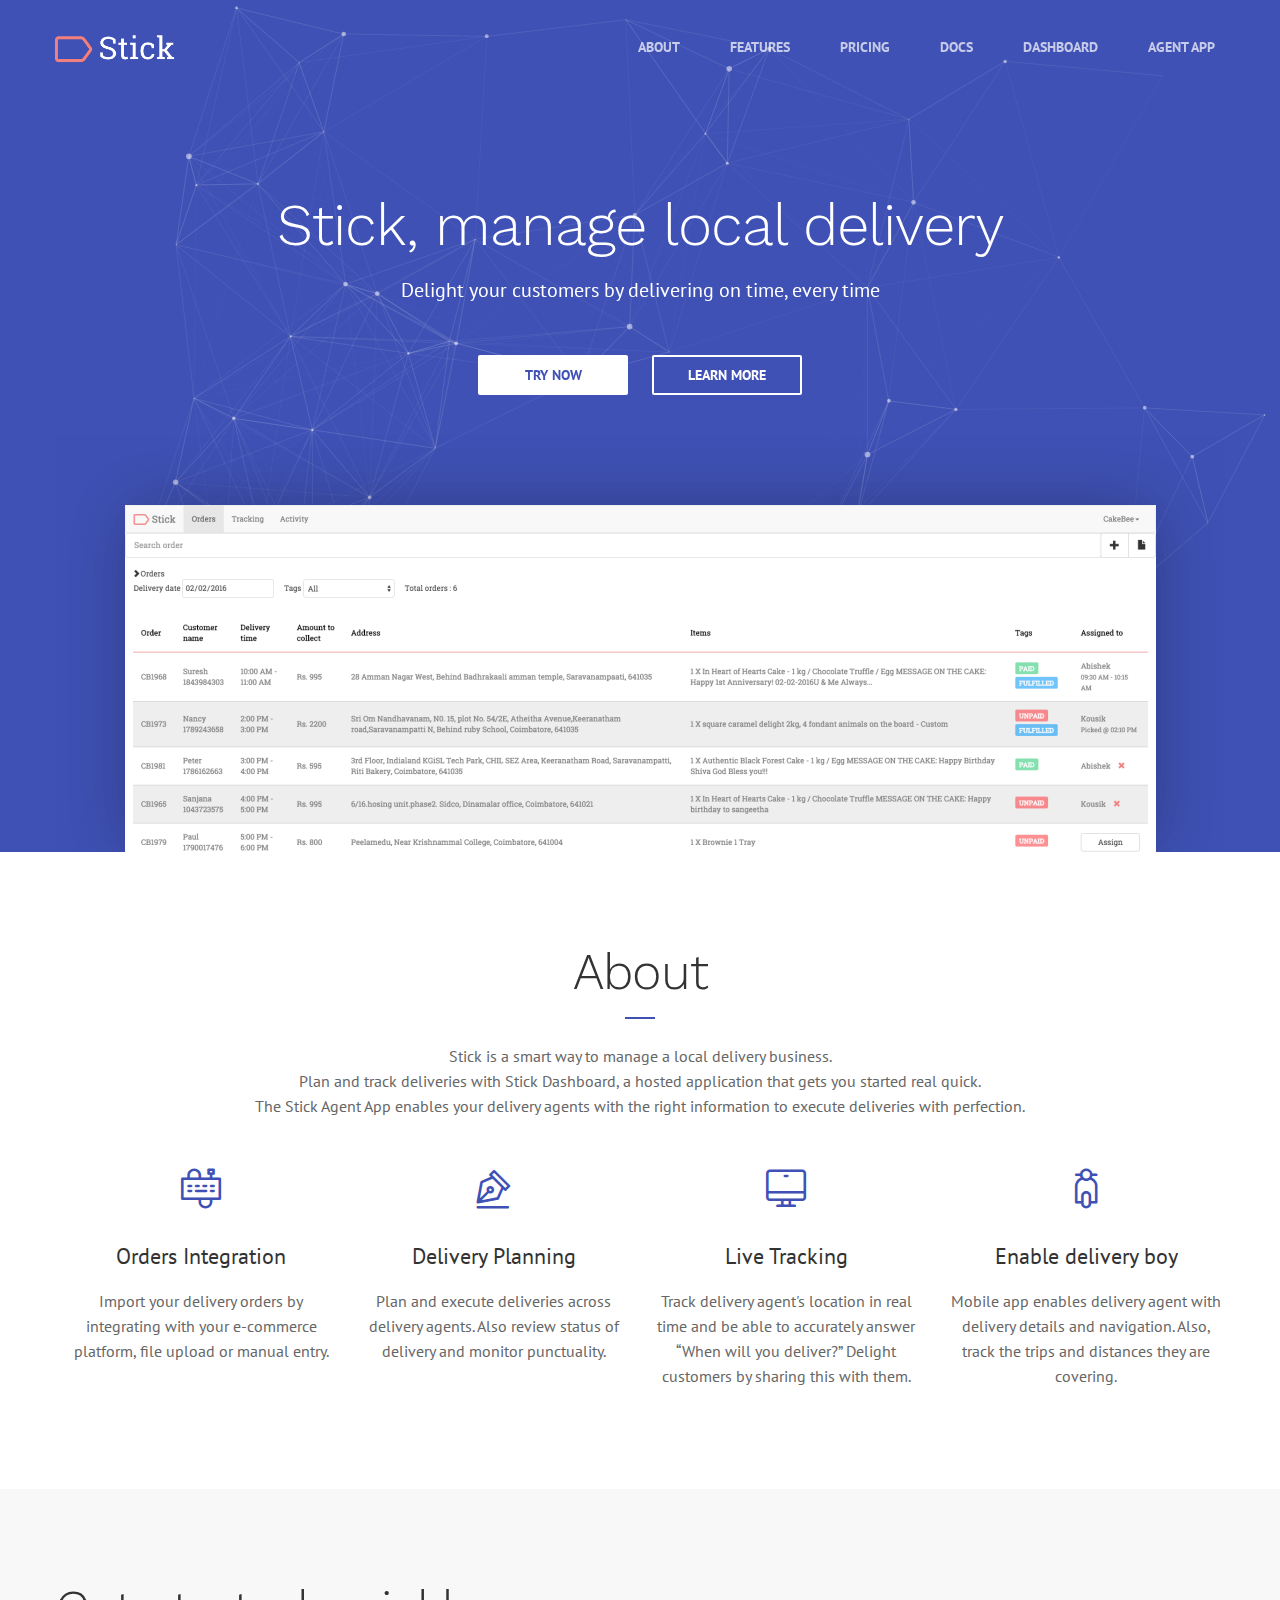
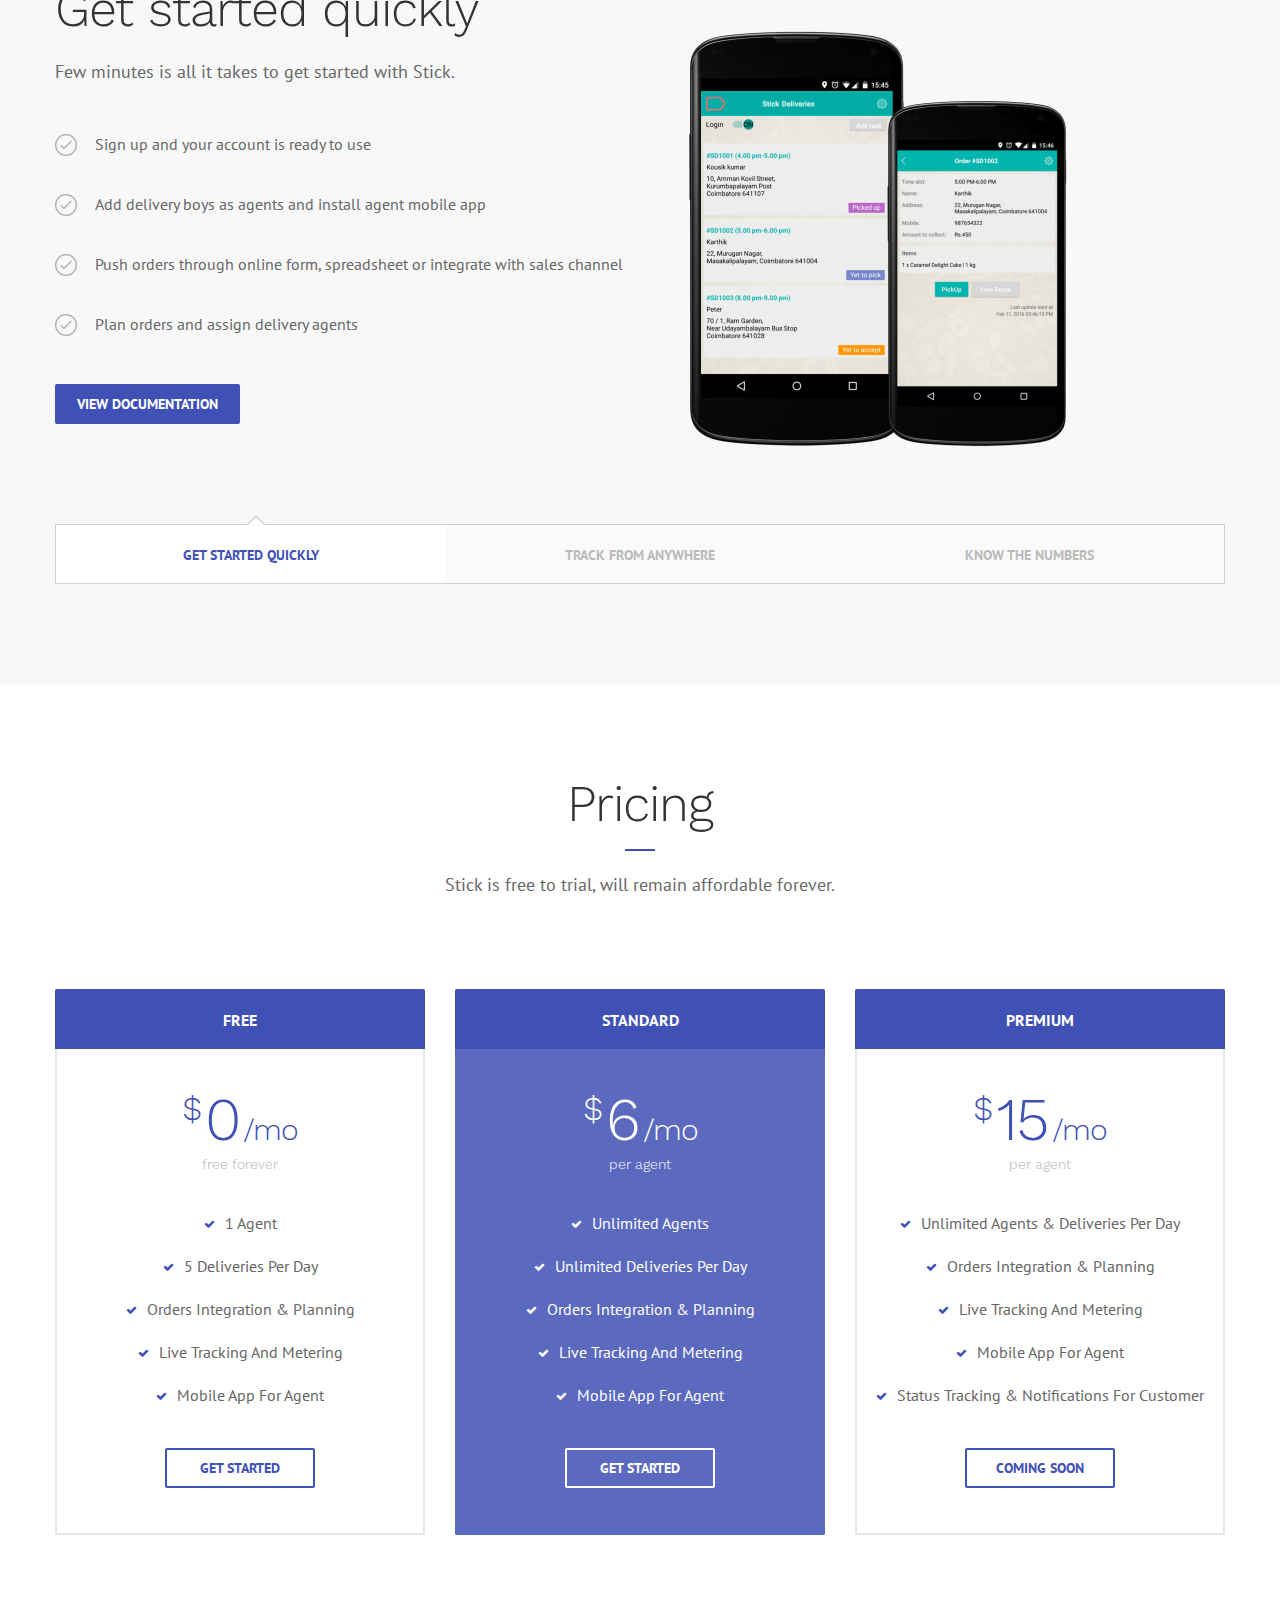
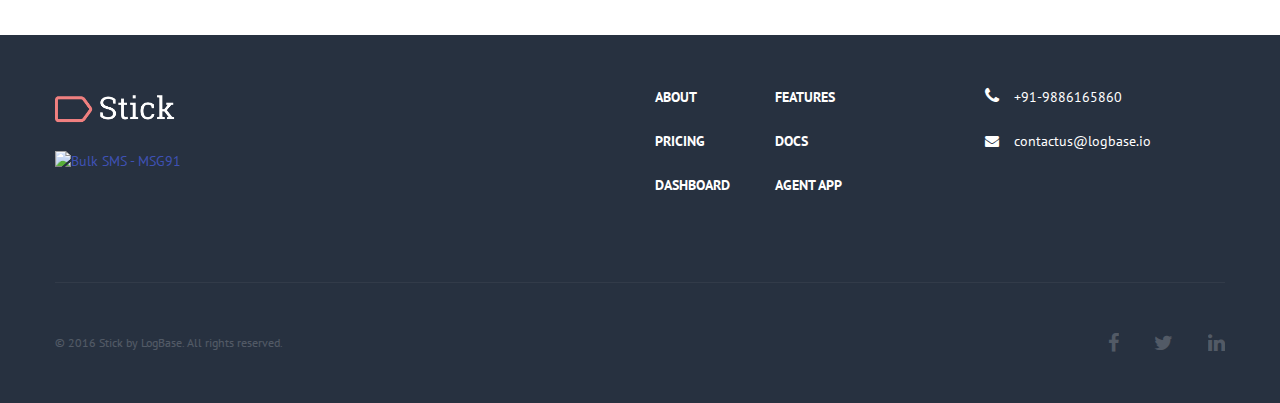
==== commit 415a191b: "MSG91 logo added" ====
--- a/index.html
+++ b/index.html
@@ -286,7 +286,9 @@
                     <div class="upper-footer">
                         <div class="pull-left">
                             <a class="logo page-scroll" href="#page-top"><img src="img/logo.png" class="img-responsive" alt=""></a>
-                            <p>Business software to manage local delivery and track drivers. </p>
+                            <!--<p>Business software to manage local delivery and track drivers. </p>-->
+                            <br/>
+                            <a href="https://msg91.com/startups/?utm_source=startup-banner"><img src="https://msg91.com/images/startups/msg91Badge.png" width="120" height="90" title="MSG91 - SMS for Startups" alt="Bulk SMS - MSG91"></a>
                         </div>
                         <div class="pull-right">
                             <ul class="footer-nav">
--- a/css/style.css
+++ b/css/style.css
@@ -1655,8 +1655,9 @@
     float: left;
     margin-right: 0;
 }
+/*AB Changed margin-top from 80px*/
 .lower-footer {
-    margin-top: 80px;
+    margin-top: 60px;
     border-top: 1px solid rgba(255, 255, 255, 0.05);
     padding-top: 40px;
     width: 100%;
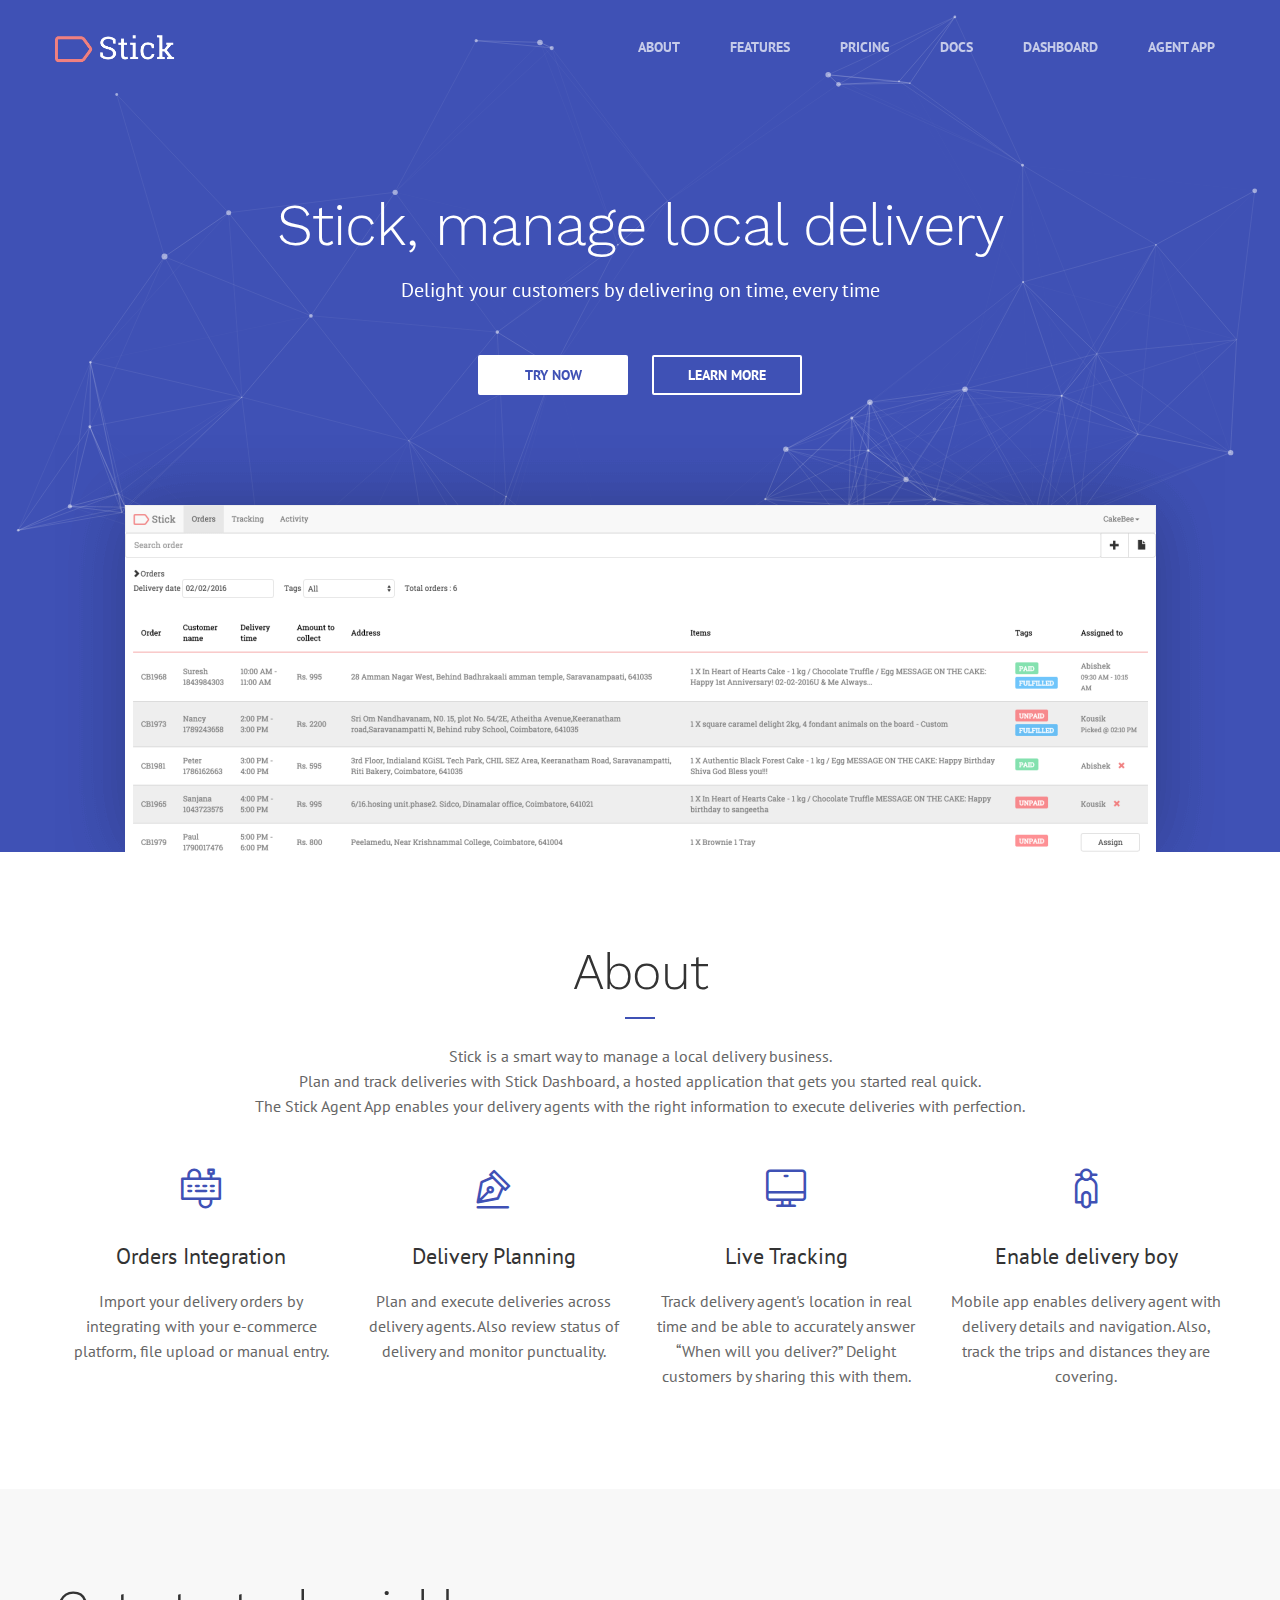
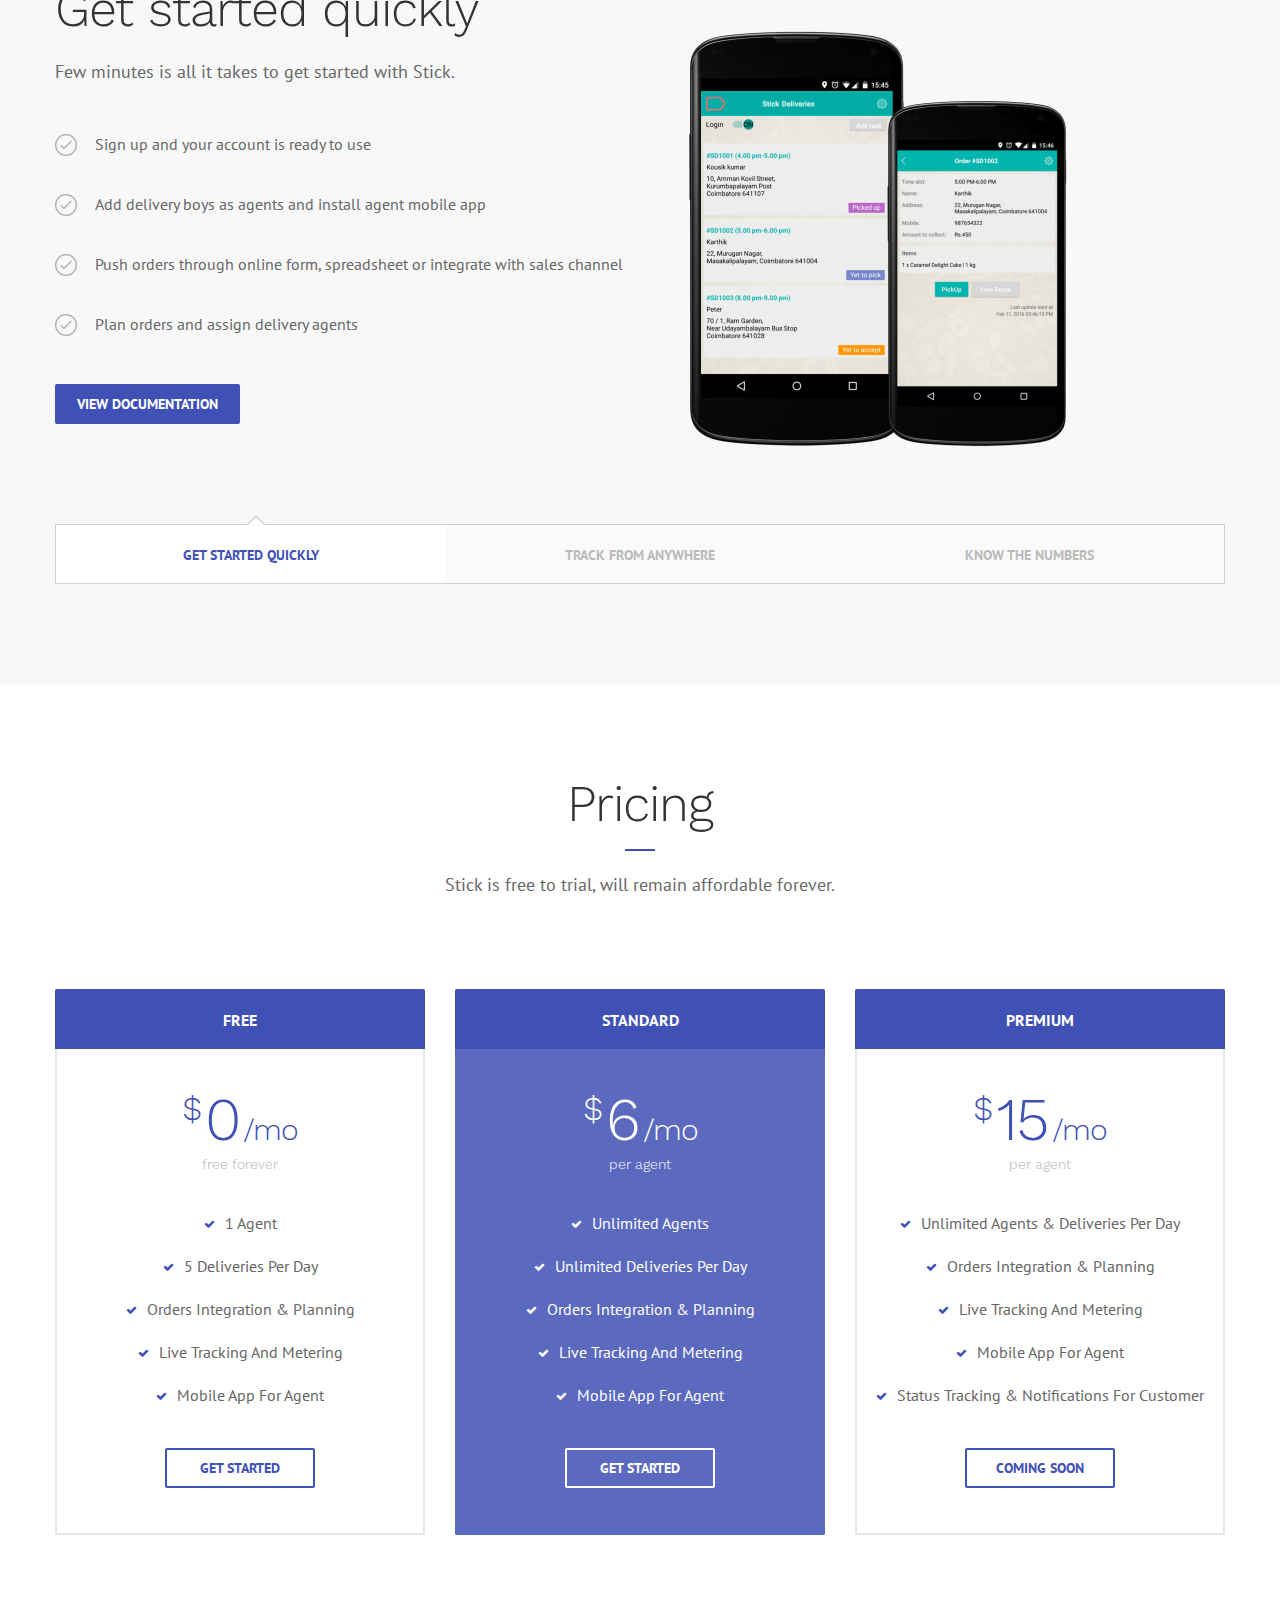
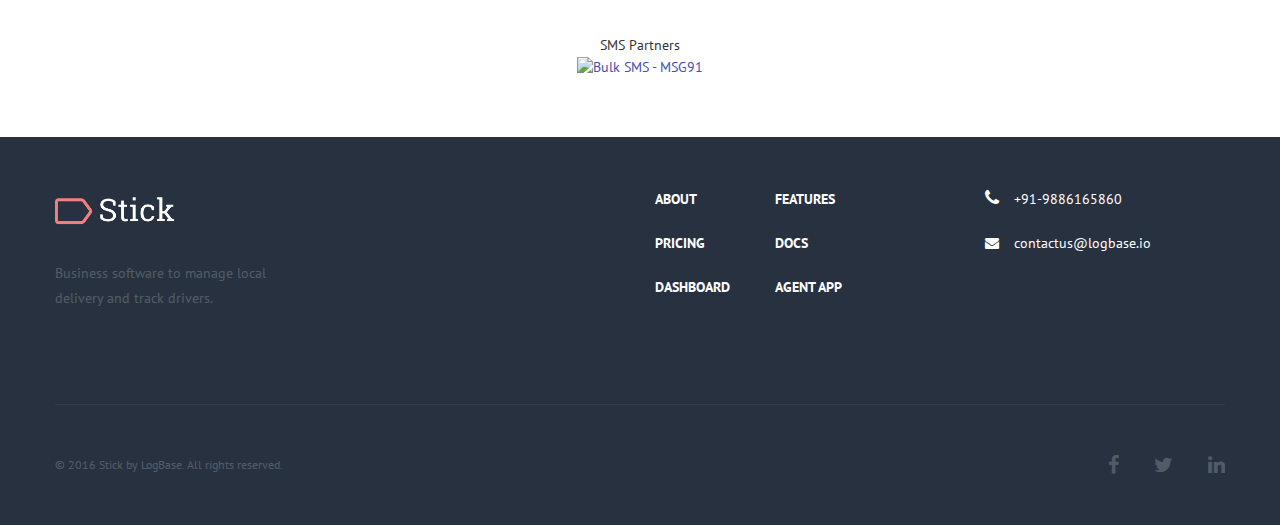
==== commit 36afdd12: "MSG91 logo re position" ====
--- a/index.html
+++ b/index.html
@@ -278,6 +278,12 @@
             </div>
         </section>
         <!-- PRICING TABLES -->
+        <center>
+        SMS Partners
+        <br/>
+        <a href="https://msg91.com/startups/?utm_source=startup-banner"><img src="https://msg91.com/images/startups/msg91Badge.png" width="120" height="90" title="MSG91 - SMS for Startups" alt="Bulk SMS - MSG91"></a>
+        <br/><br/><br/><br/>
+        </center>
         <!-- FOOTER -->
         <footer>
             <div class="container">
@@ -286,9 +292,7 @@
                     <div class="upper-footer">
                         <div class="pull-left">
                             <a class="logo page-scroll" href="#page-top"><img src="img/logo.png" class="img-responsive" alt=""></a>
-                            <!--<p>Business software to manage local delivery and track drivers. </p>-->
-                            <br/>
-                            <a href="https://msg91.com/startups/?utm_source=startup-banner"><img src="https://msg91.com/images/startups/msg91Badge.png" width="120" height="90" title="MSG91 - SMS for Startups" alt="Bulk SMS - MSG91"></a>
+                            <p>Business software to manage local delivery and track drivers. </p>
                         </div>
                         <div class="pull-right">
                             <ul class="footer-nav">
--- a/css/style.css
+++ b/css/style.css
@@ -1655,9 +1655,8 @@
     float: left;
     margin-right: 0;
 }
-/*AB Changed margin-top from 80px*/
 .lower-footer {
-    margin-top: 60px;
+    margin-top: 80px;
     border-top: 1px solid rgba(255, 255, 255, 0.05);
     padding-top: 40px;
     width: 100%;
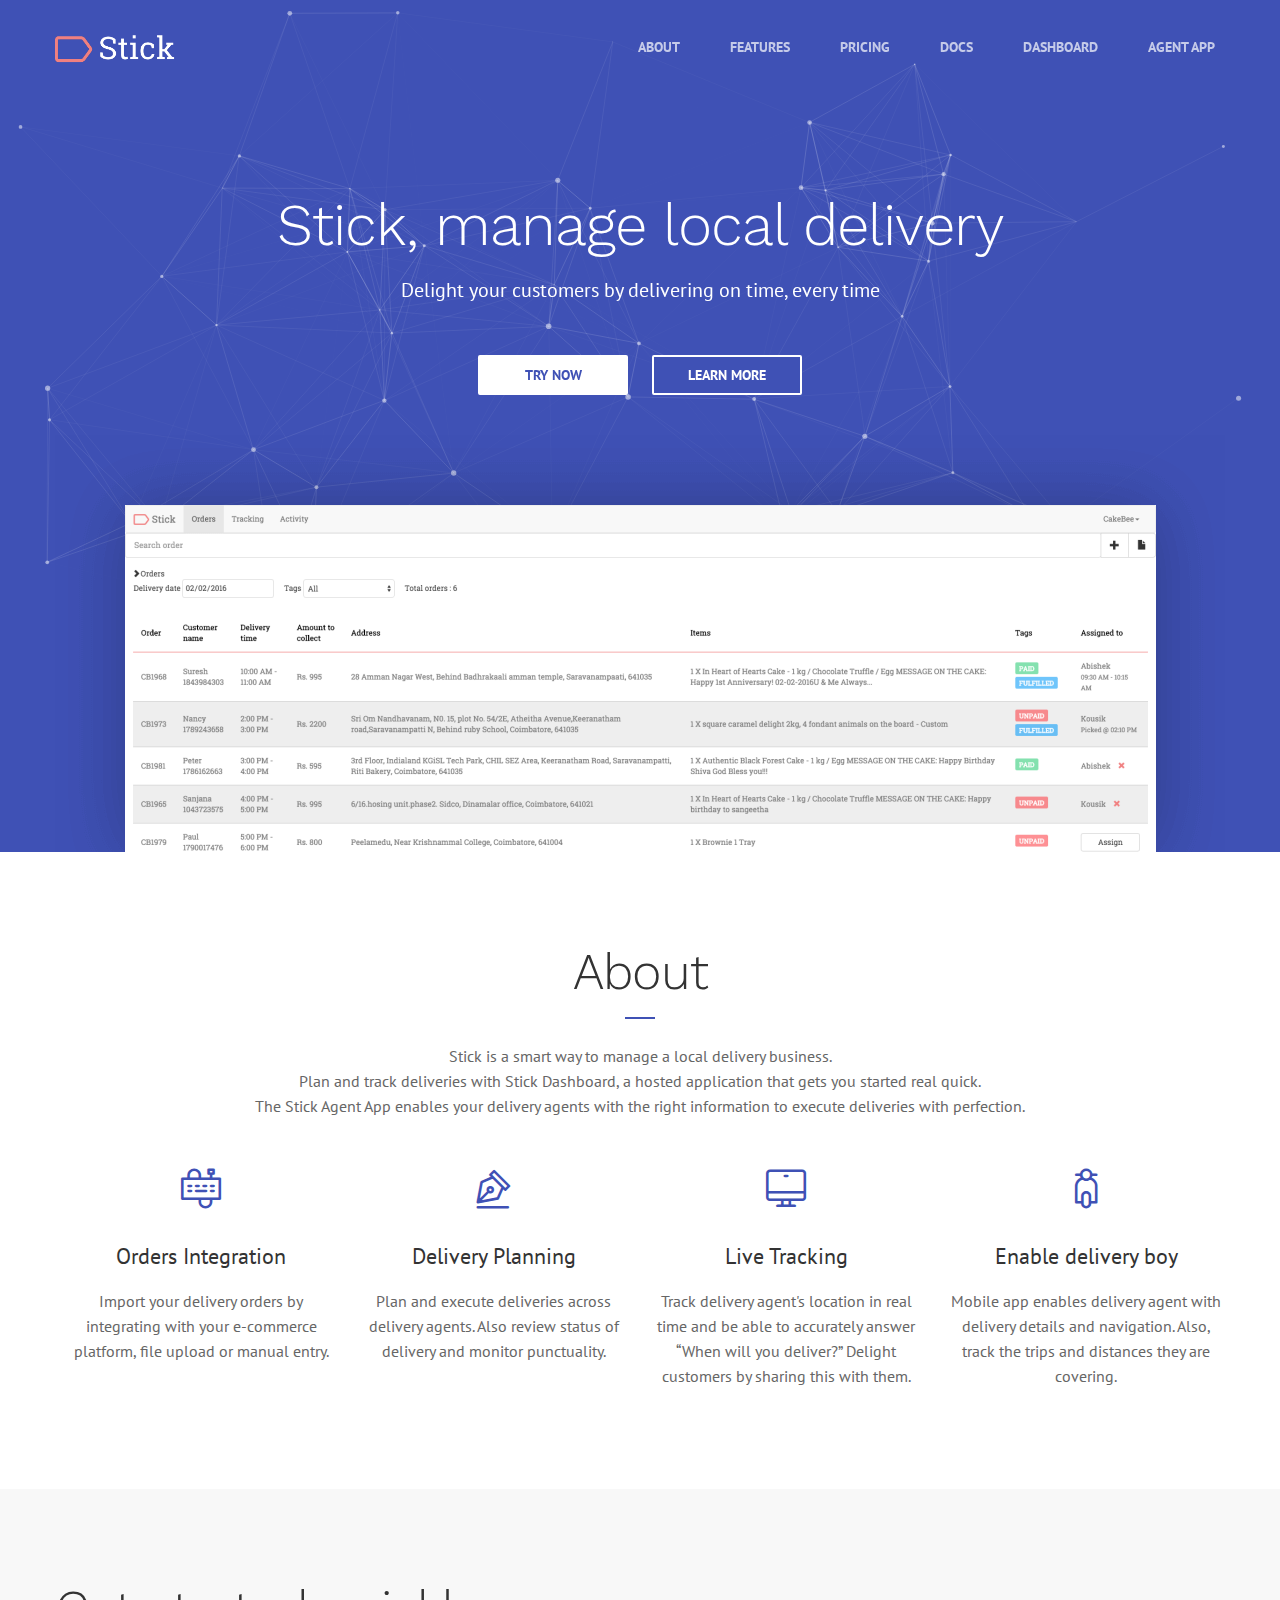
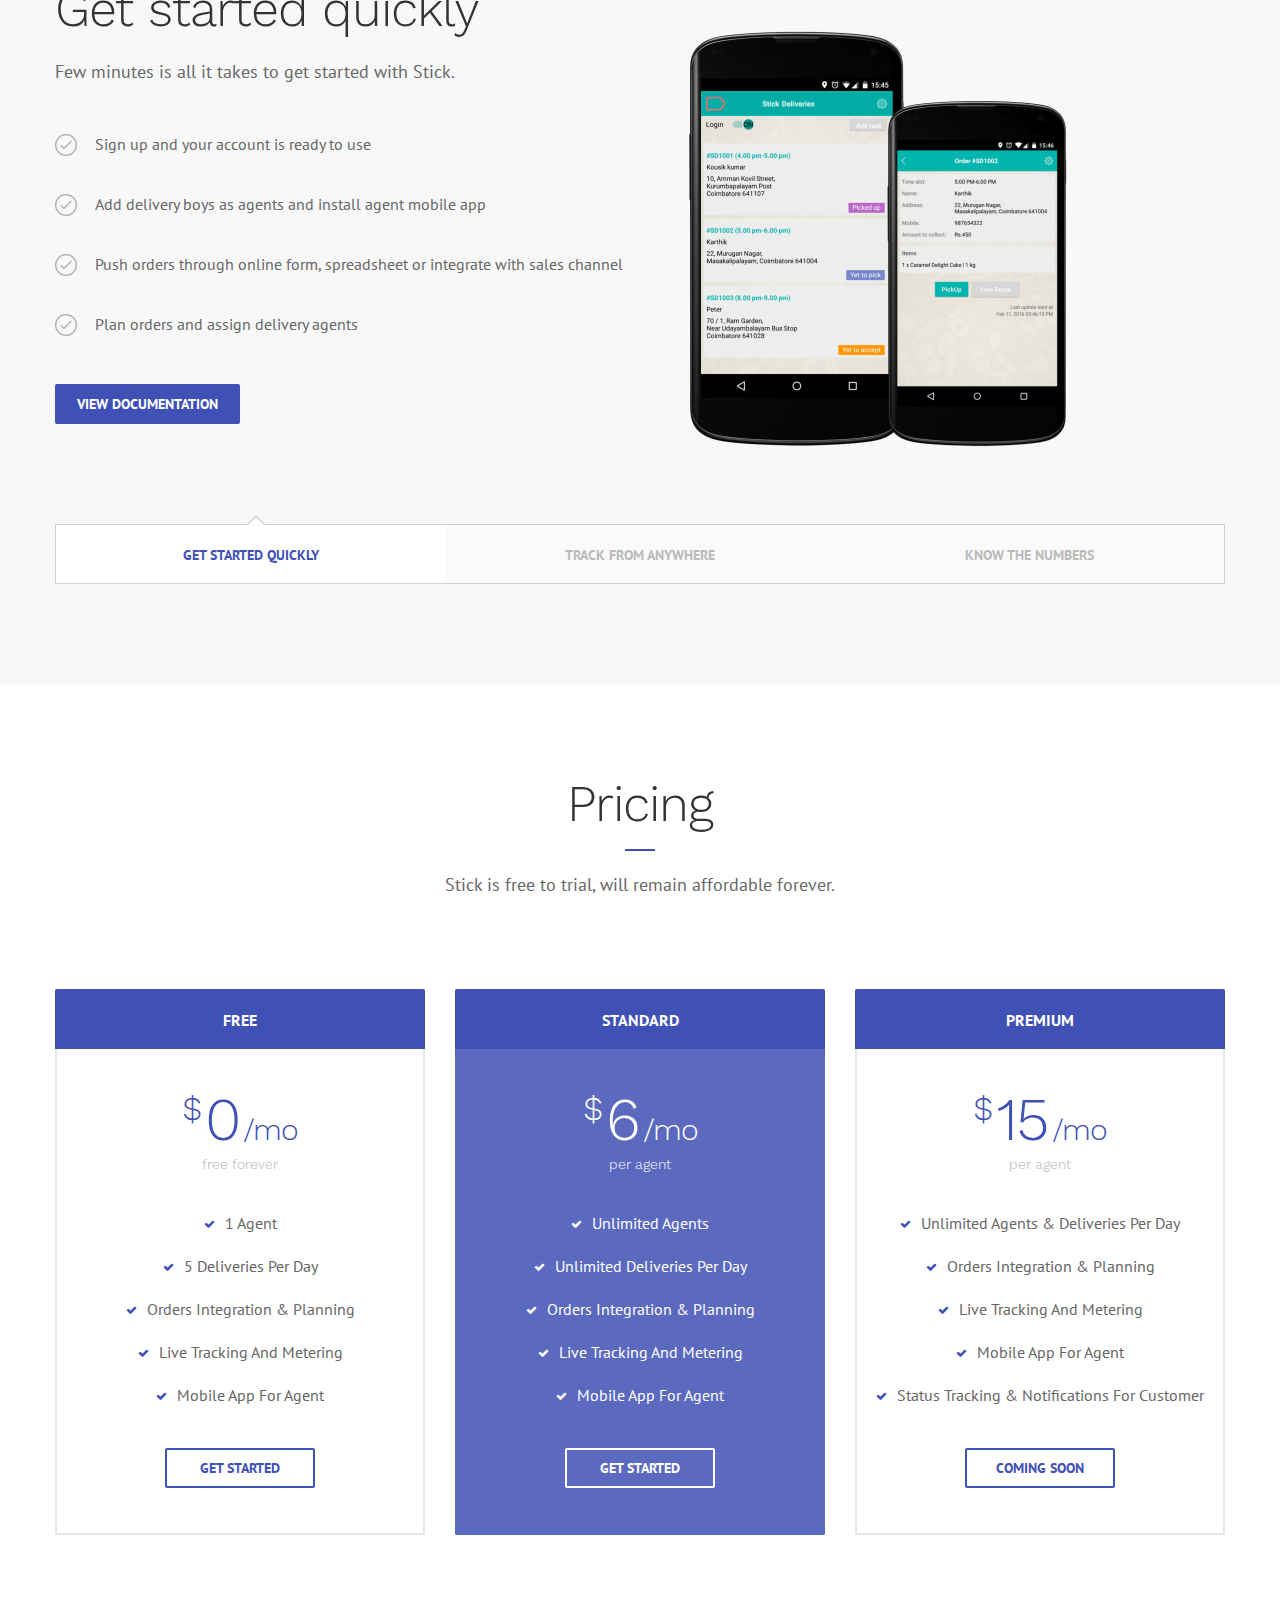
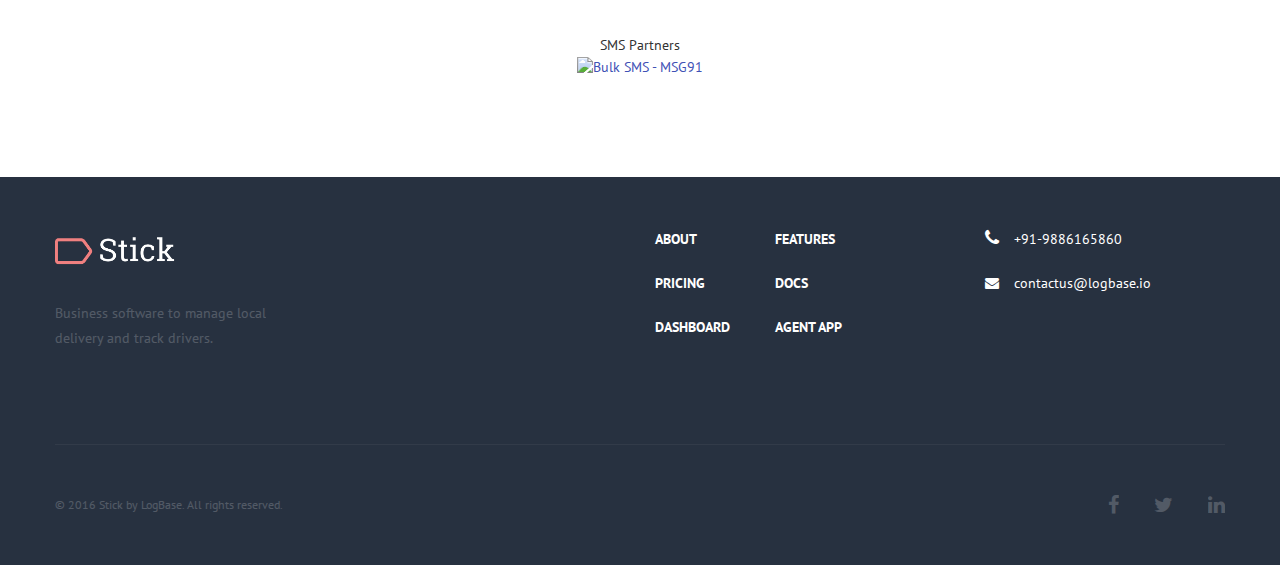
==== commit 14545519: "Msg91 div spacing" ====
--- a/index.html
+++ b/index.html
@@ -282,7 +282,7 @@
         SMS Partners
         <br/>
         <a href="https://msg91.com/startups/?utm_source=startup-banner"><img src="https://msg91.com/images/startups/msg91Badge.png" width="120" height="90" title="MSG91 - SMS for Startups" alt="Bulk SMS - MSG91"></a>
-        <br/><br/><br/><br/>
+        <br/><br/><br/><br/><br/><br/>
         </center>
         <!-- FOOTER -->
         <footer>
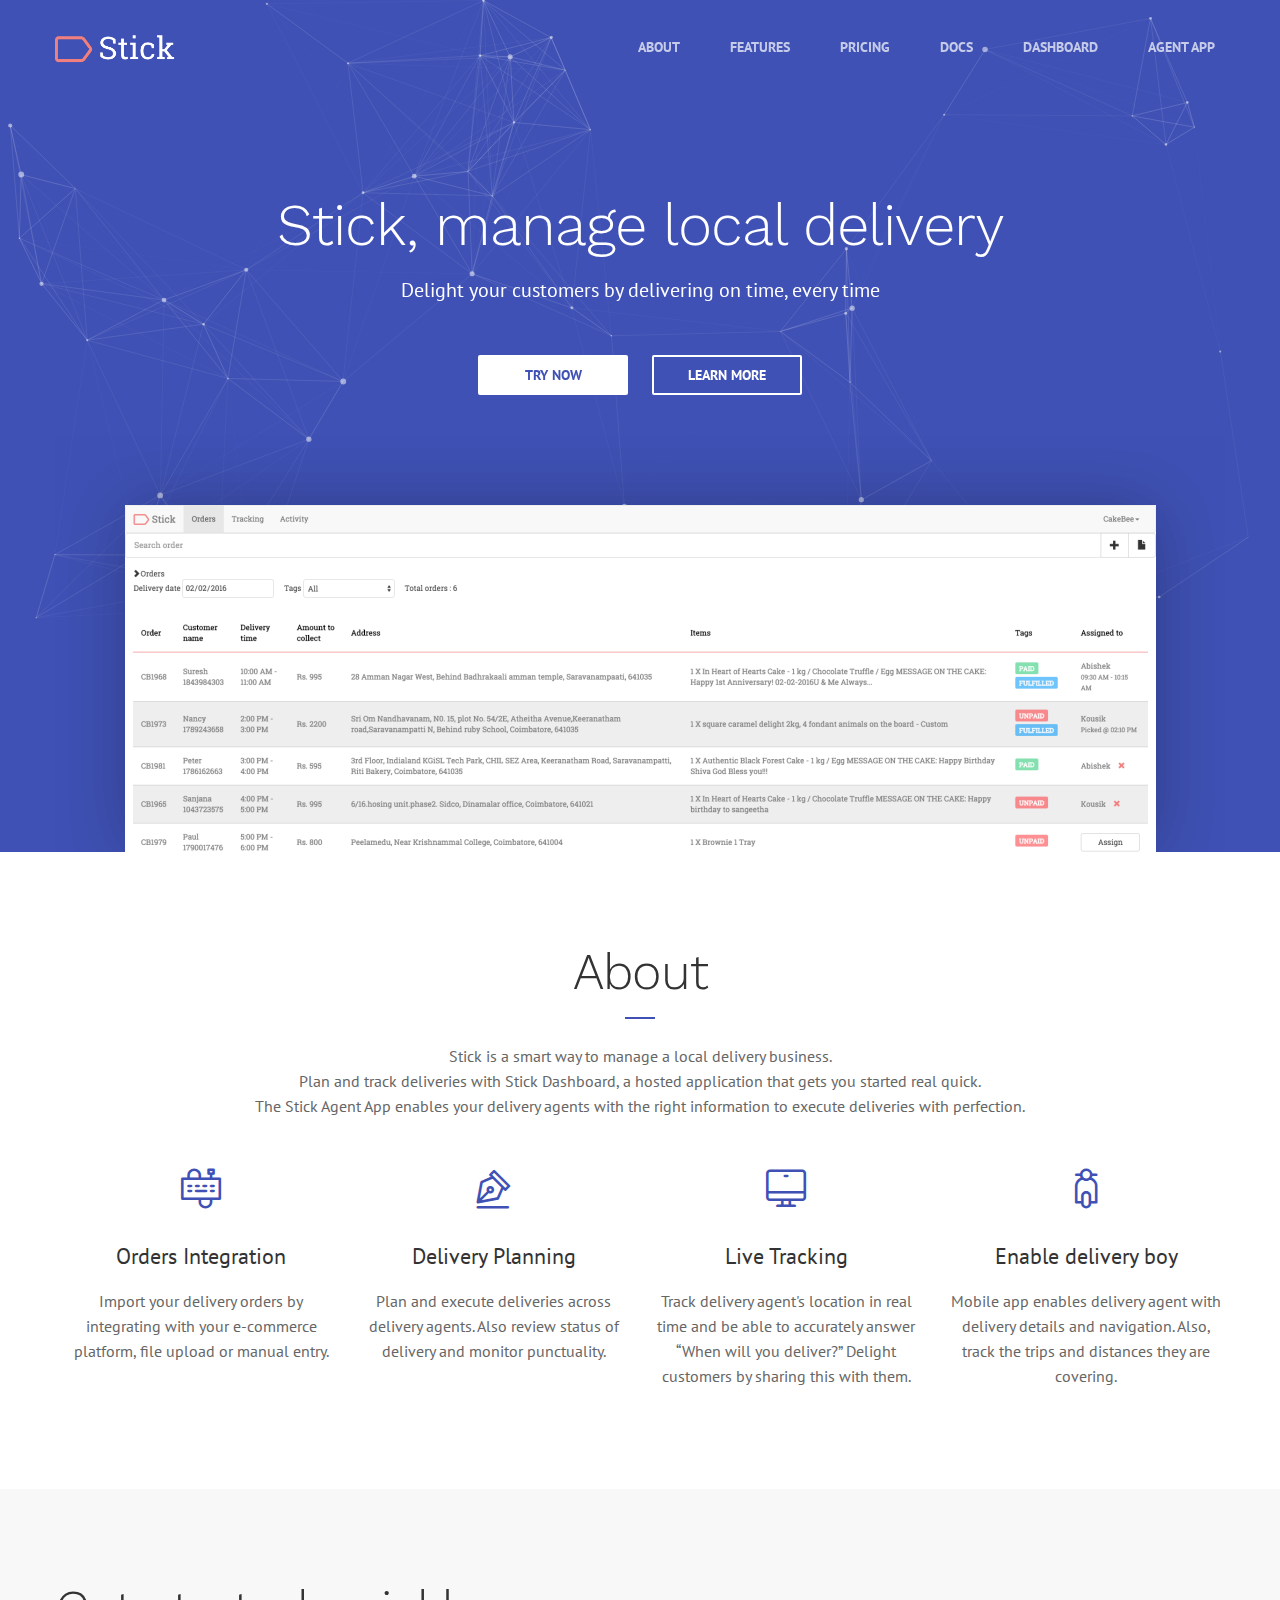
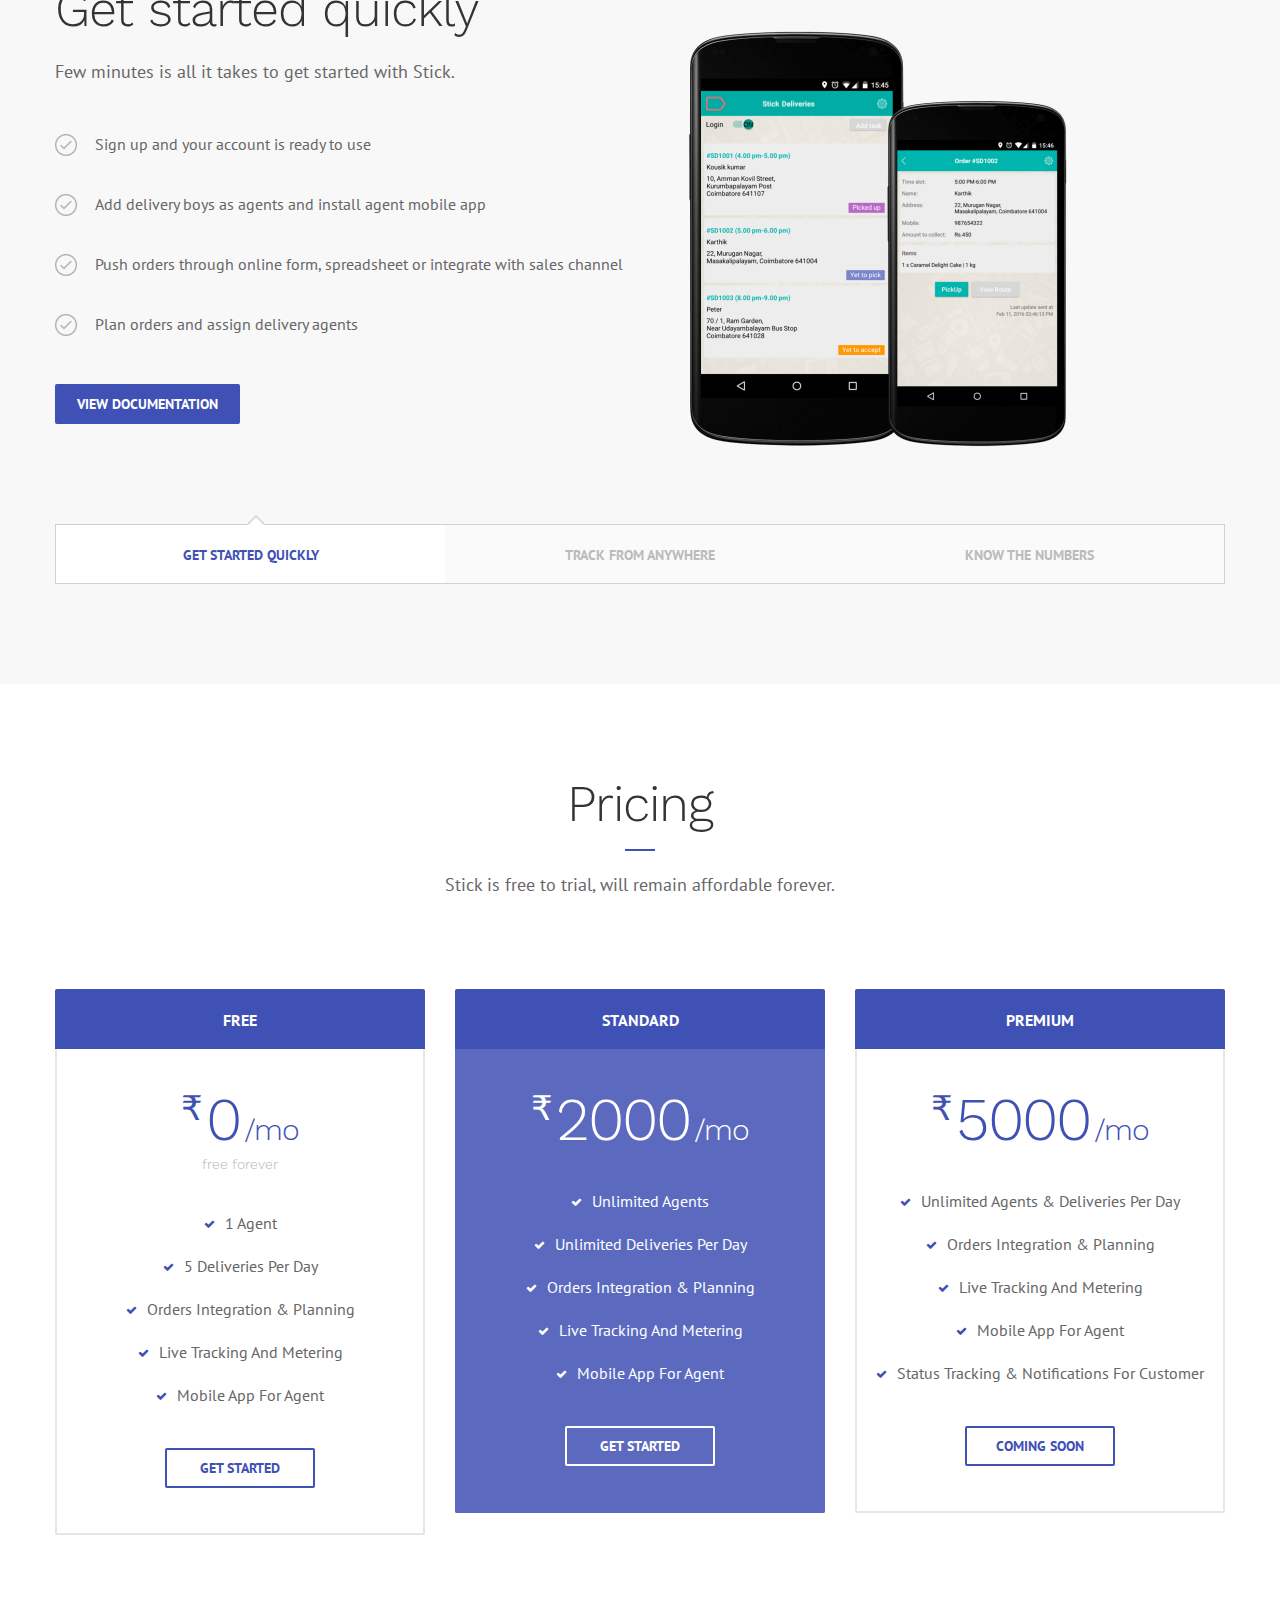
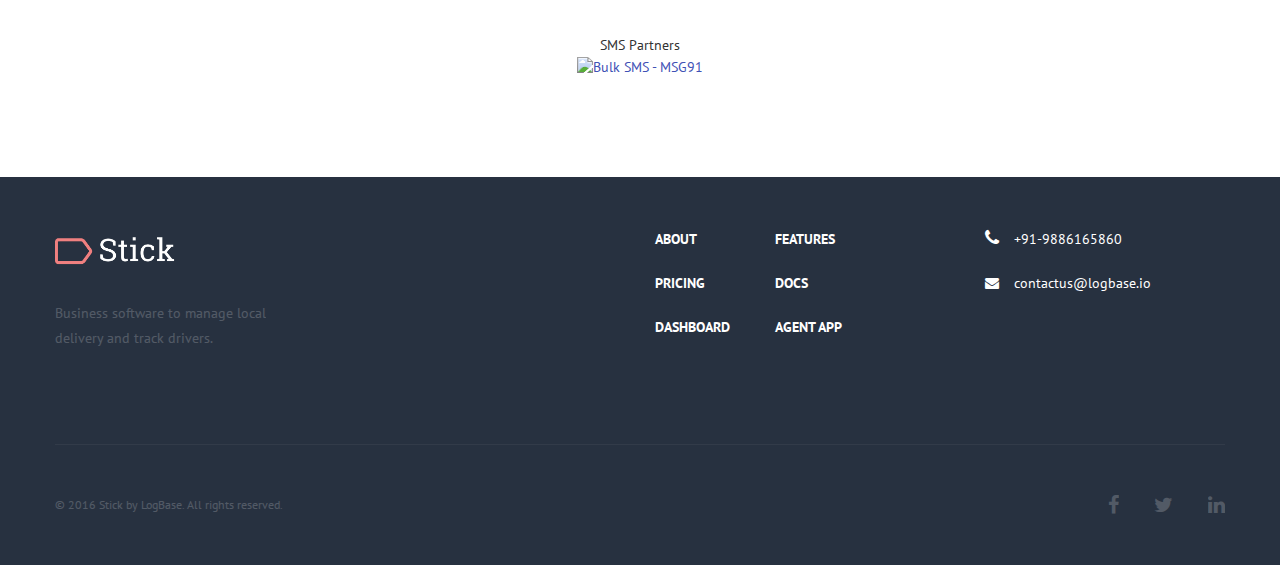
==== commit e9a3cfde: "pricing updates" ====
--- a/index.html
+++ b/index.html
@@ -217,7 +217,7 @@
                         <div class="row pricing">
                             <div class="col-lg-3 col-md-3 col-sm-3" >
                                 <div class="row">
-                                    <span class="pricing-price"><span class="currency">$</span>0</span>
+                                    <span class="pricing-price"><span class="currency">&#8377</span>0</span>
                                     <span class="pricing-time">/mo</span>
                                     <div class="billing-time">free forever</div>
                                 </div>
@@ -238,9 +238,9 @@
                         <div class="row pricing active">
                             <div class="col-lg-3 col-md-3 col-sm-3" >
                                 <div class="row">
-                                    <span class="pricing-price"><span class="currency">$</span>6</span>
+                                    <span class="pricing-price"><span class="currency">&#8377</span>2000</span>
                                     <span class="pricing-time">/mo</span>
-                                    <div class="billing-time">per agent</div>
+                                    <!--<div class="billing-time">per agent</div>-->
                                 </div>
                             </div>
                             <div class="pricing-row"><span class="pricing-value"><span class="pricing-option"><i class="fa fa-check"></i>Unlimited agents</span></span></div>
@@ -259,9 +259,9 @@
                         <div class="row pricing">
                             <div class="col-lg-3 col-md-3 col-sm-3" >
                                 <div class="row">
-                                    <span class="pricing-price"><span class="currency">$</span>15</span>
+                                    <span class="pricing-price"><span class="currency">&#8377</span>5000</span>
                                     <span class="pricing-time">/mo</span>
-                                    <div class="billing-time">per agent</div>
+                                    <!--<div class="billing-time">per agent</div>-->
                                 </div>
                             </div>
                             <div class="pricing-row"><span class="pricing-value"><span class="pricing-option"><i class="fa fa-check"></i>Unlimited agents & deliveries per day</span></span></div>
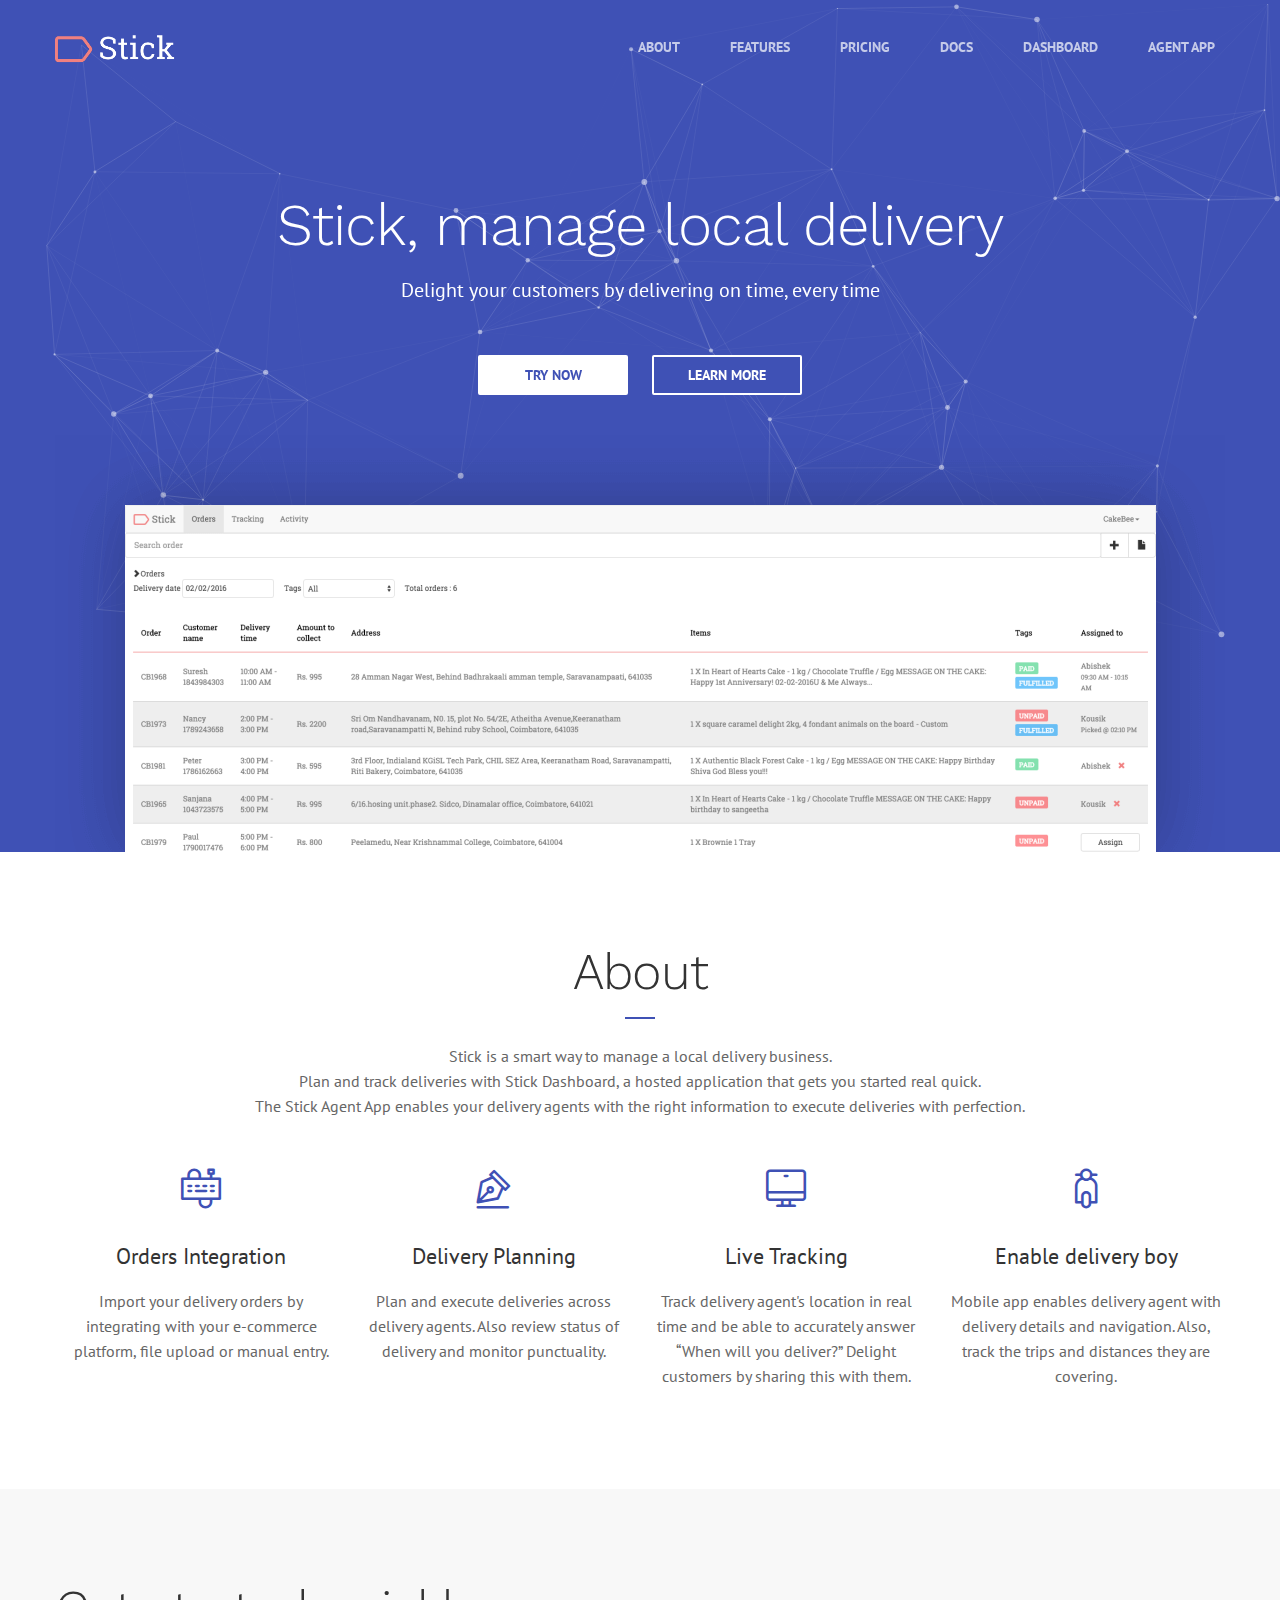
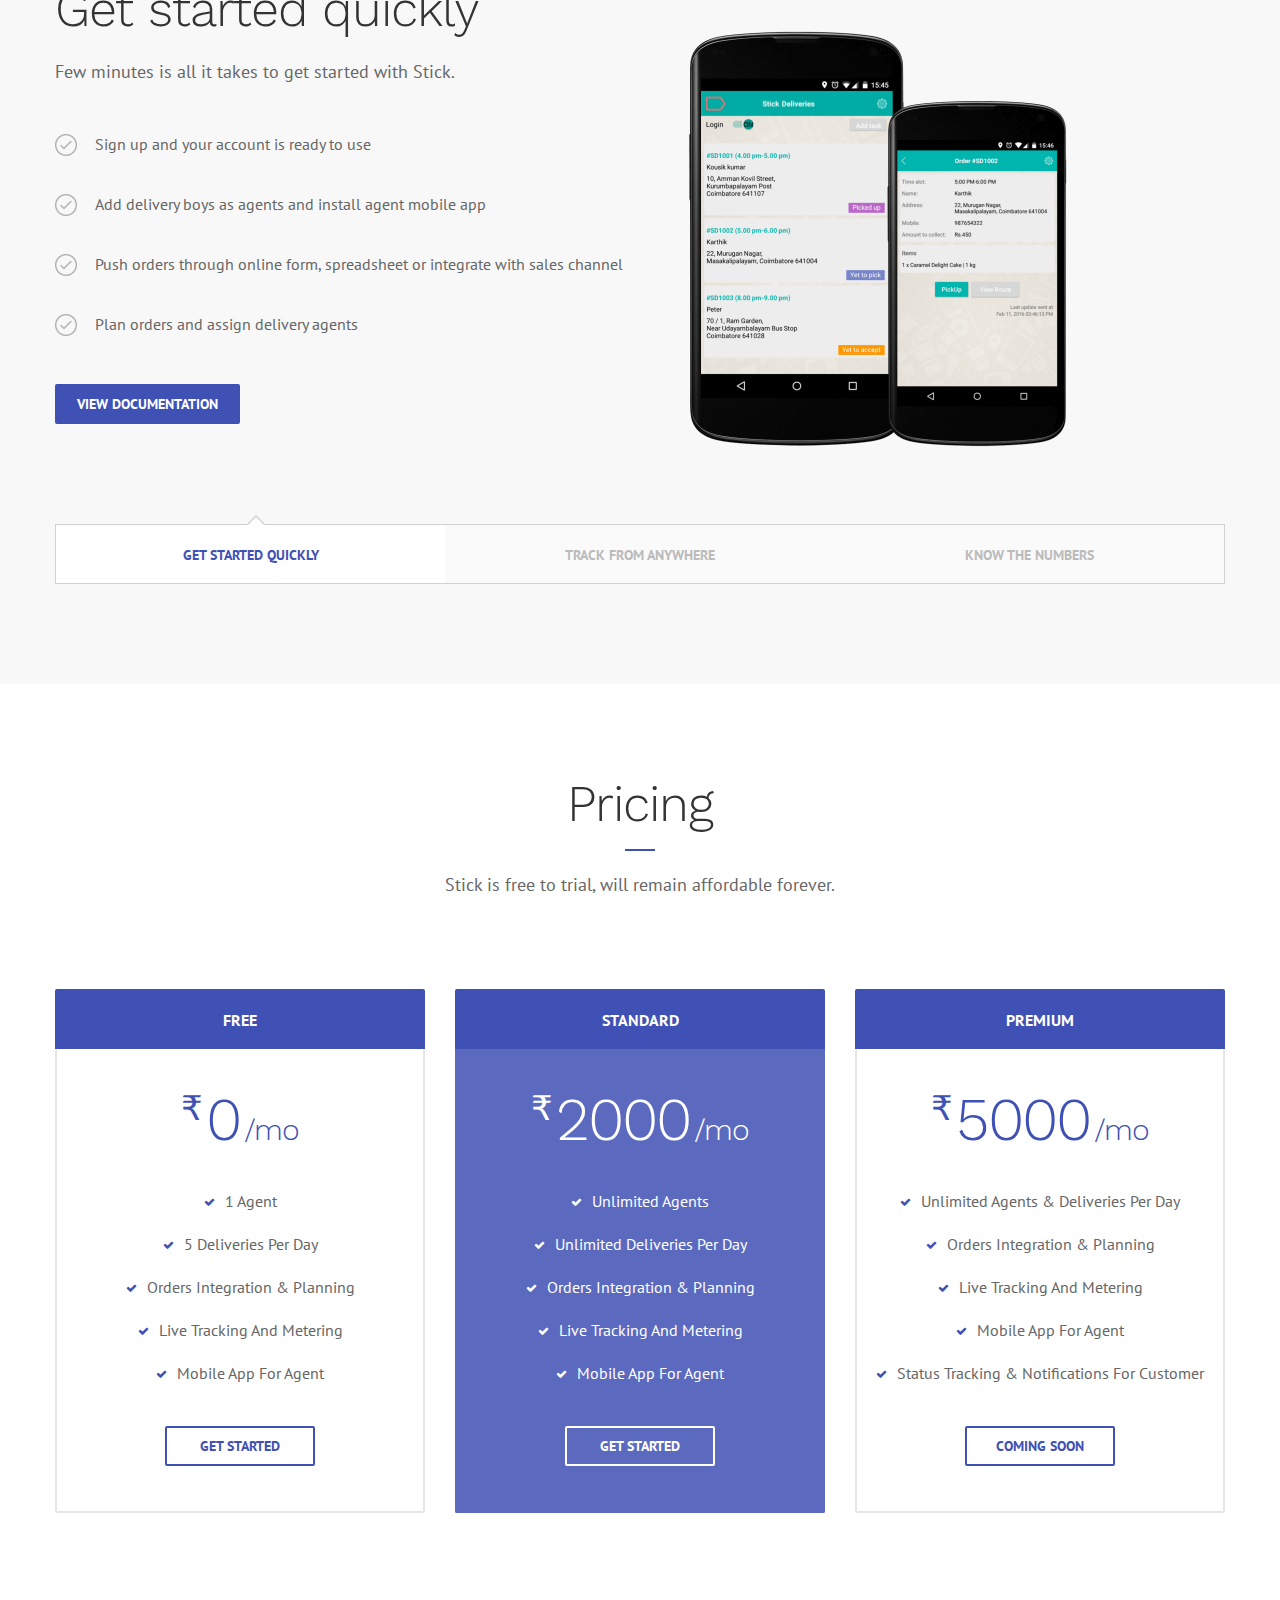
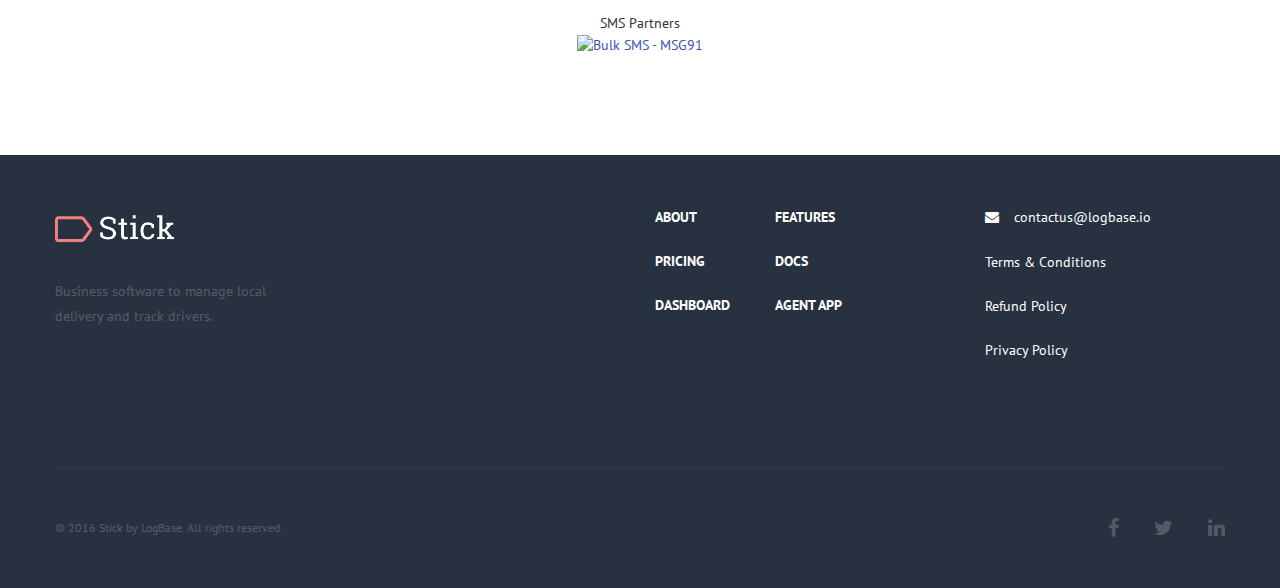
==== commit c2e5062c: "Updated footer" ====
--- a/index.html
+++ b/index.html
@@ -219,7 +219,7 @@
                                 <div class="row">
                                     <span class="pricing-price"><span class="currency">&#8377</span>0</span>
                                     <span class="pricing-time">/mo</span>
-                                    <div class="billing-time">free forever</div>
+                                    <!--<div class="billing-time">free forever</div>-->
                                 </div>
                             </div>
                             <div class="pricing-row"><span class="pricing-value"><span class="pricing-option"><i class="fa fa-check"></i>1 agent</span></span></div>
@@ -316,11 +316,22 @@
                                 </li>
                             </ul>
                             <ul class="footer-secondary-nav">
+                                <!--
                                 <li class="">
                                     <a class="page-scroll" href="#"><span class="fa fa-phone"></span>+91-9886165860</a>
                                 </li>
+                                -->
                                 <li class="">
                                     <a class="page-scroll" href="#"><span class="fa fa-envelope"></span>contactus@logbase.io</a>
+                                </li>
+                                <li class="">
+                                    <a class="page-scroll" href="/terms.html">Terms & Conditions</a>
+                                </li>
+                                <li class="">
+                                    <a class="page-scroll" href="/refund.html">Refund Policy</a>
+                                </li>
+                                <li class="">
+                                    <a class="page-scroll" href="/privacy.html">Privacy Policy</a>
                                 </li>
                             </ul>
                         </div>
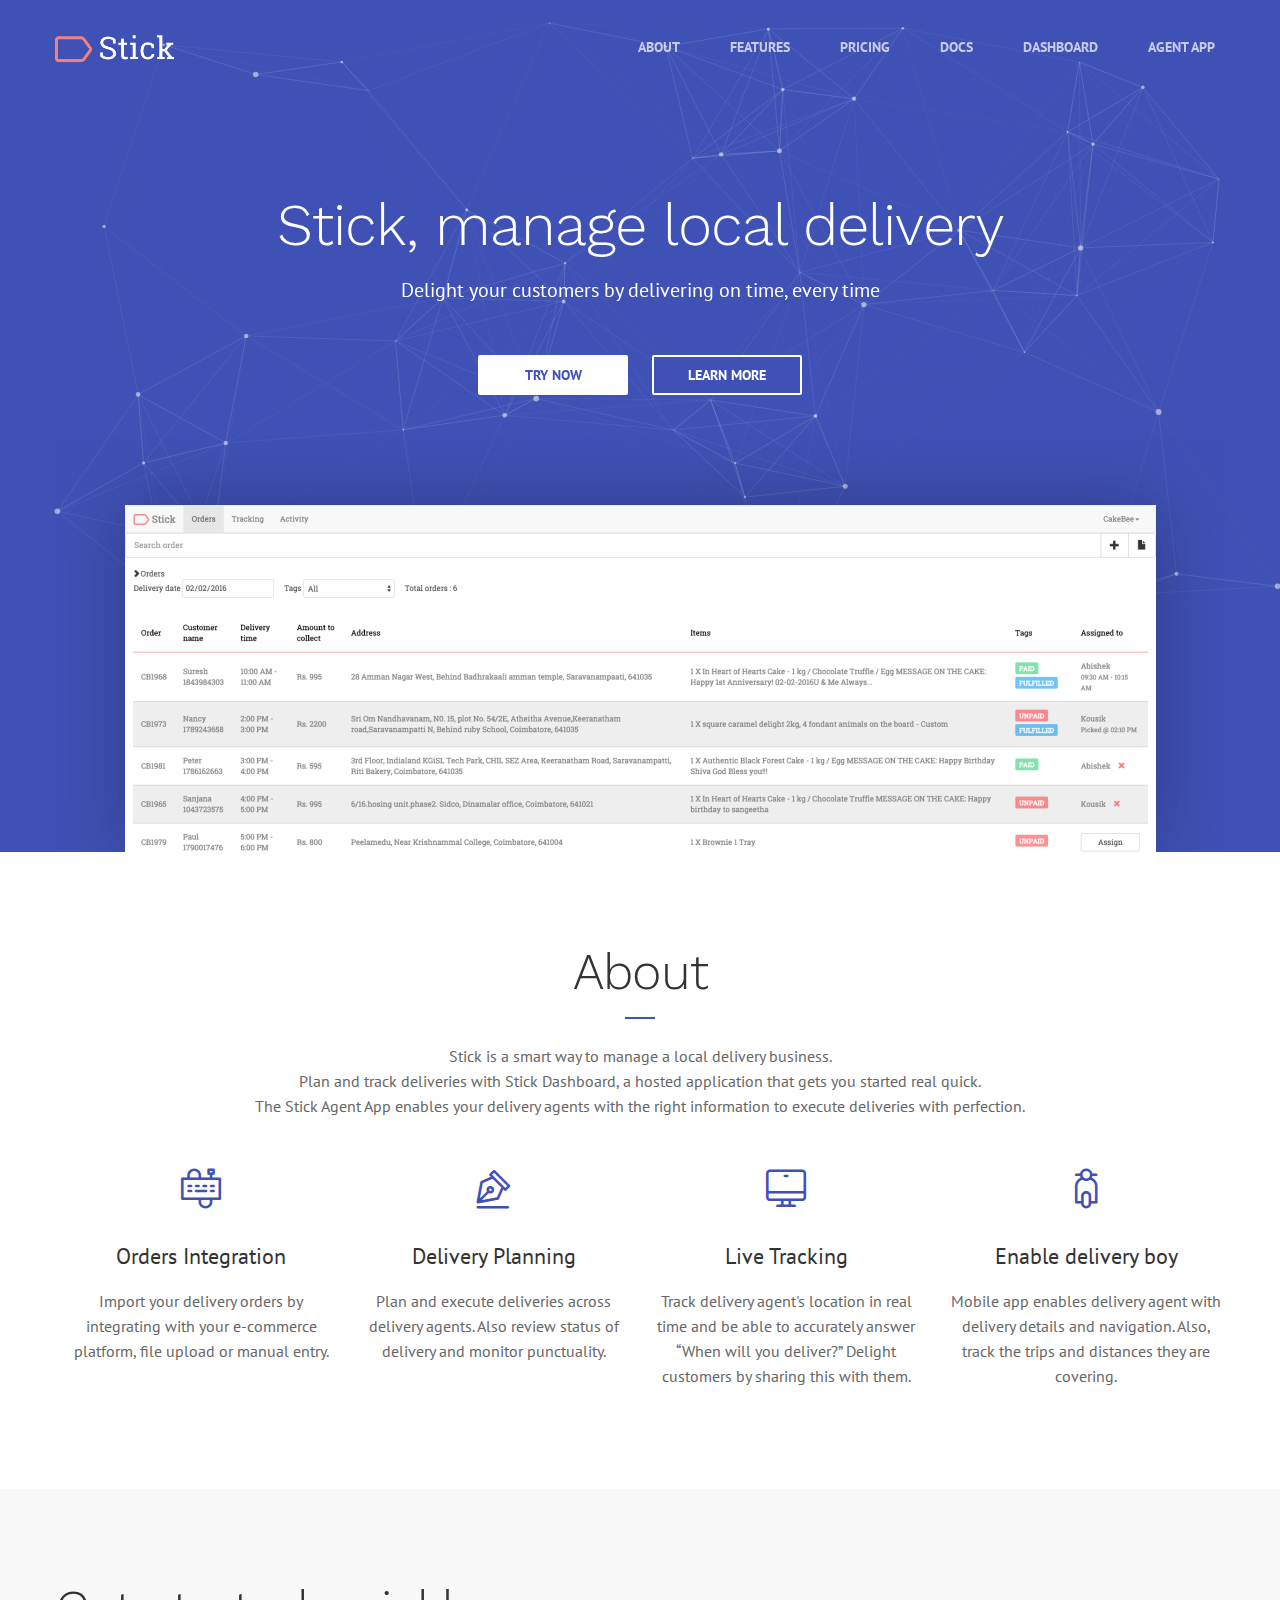
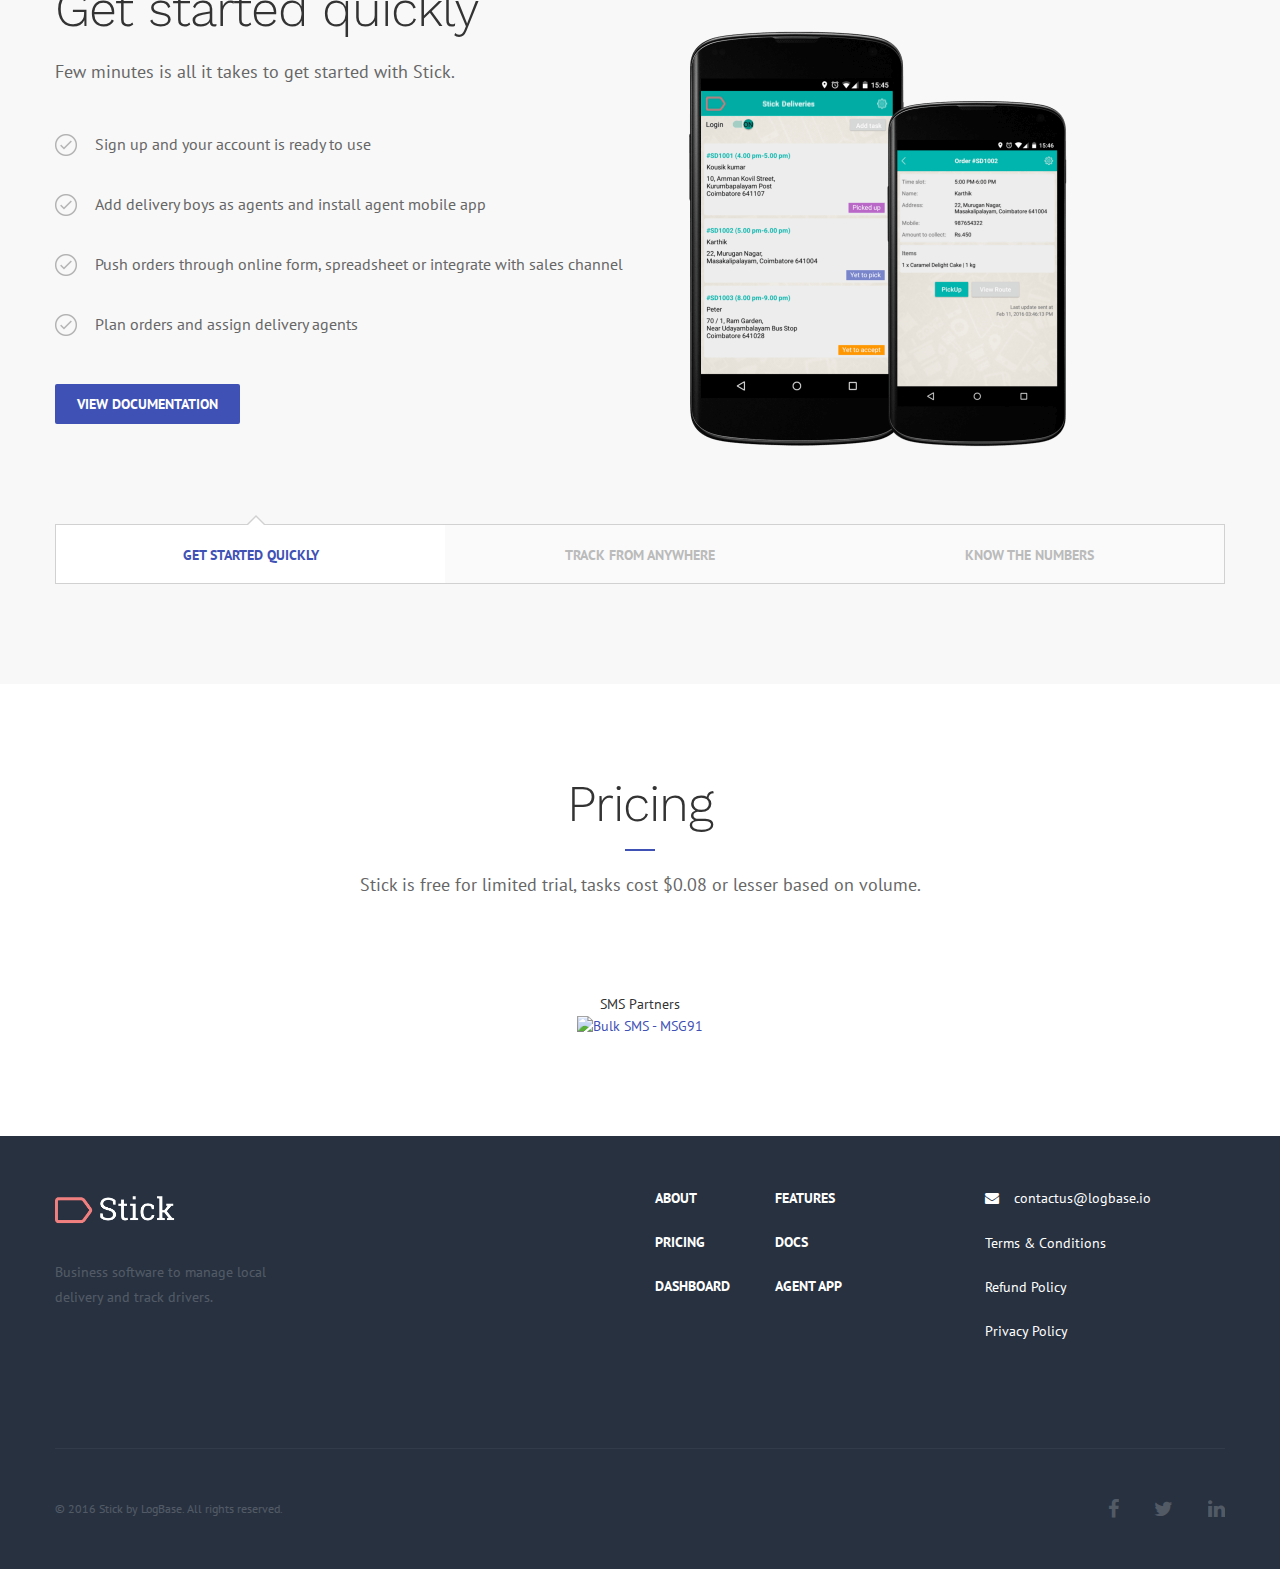
==== commit 9fc28560: "updated pricing" ====
--- a/index.html
+++ b/index.html
@@ -206,12 +206,14 @@
                     <div class="col-lg-12 text-center">
                         <h2 class="section-heading">Pricing</h2>
                         <span class="separator"></span>
-                        <p class="section-subheading ">Stick is free to trial, will remain affordable forever.</p>
+                        <p class="section-subheading stick-no-bottom-margin">
+													Stick is free for limited trial, tasks cost $0.08 or lesser based on volume. 
+												</p>
                     </div>
                     <!-- END PRICING TABLES HEADING -->
                 </div>
+								<!--
                 <div class="row outer-margin">
-                    <!-- PRICING TABLE 1 -->
                     <div class="col-md-4">
                         <div class="row pricing-title">FREE</div>
                         <div class="row pricing">
@@ -219,7 +221,6 @@
                                 <div class="row">
                                     <span class="pricing-price"><span class="currency">&#8377</span>0</span>
                                     <span class="pricing-time">/mo</span>
-                                    <!--<div class="billing-time">free forever</div>-->
                                 </div>
                             </div>
                             <div class="pricing-row"><span class="pricing-value"><span class="pricing-option"><i class="fa fa-check"></i>1 agent</span></span></div>
@@ -232,7 +233,6 @@
                             </div>
                         </div>
                     </div>
-                    <!-- PRICING TABLE 2 -->
                     <div class="col-md-4">
                         <div class="row pricing-title">STANDARD</div>
                         <div class="row pricing active">
@@ -240,7 +240,6 @@
                                 <div class="row">
                                     <span class="pricing-price"><span class="currency">&#8377</span>2000</span>
                                     <span class="pricing-time">/mo</span>
-                                    <!--<div class="billing-time">per agent</div>-->
                                 </div>
                             </div>
                             <div class="pricing-row"><span class="pricing-value"><span class="pricing-option"><i class="fa fa-check"></i>Unlimited agents</span></span></div>
@@ -253,7 +252,6 @@
                             </div>
                         </div>
                     </div>
-                    <!-- PRICING TABLE 3 -->
                     <div class="col-md-4">
                         <div class="row pricing-title">PREMIUM</div>
                         <div class="row pricing">
@@ -261,7 +259,6 @@
                                 <div class="row">
                                     <span class="pricing-price"><span class="currency">&#8377</span>5000</span>
                                     <span class="pricing-time">/mo</span>
-                                    <!--<div class="billing-time">per agent</div>-->
                                 </div>
                             </div>
                             <div class="pricing-row"><span class="pricing-value"><span class="pricing-option"><i class="fa fa-check"></i>Unlimited agents & deliveries per day</span></span></div>
@@ -275,6 +272,7 @@
                         </div>
                     </div>
                 </div>
+								-->
             </div>
         </section>
         <!-- PRICING TABLES -->
--- a/css/style.css
+++ b/css/style.css
@@ -2108,4 +2108,7 @@
 }
 #colors li #orange {
     background: #ff9800;
+}
+.stick-no-bottom-margin {
+	margin-bottom: 0px !important;
 }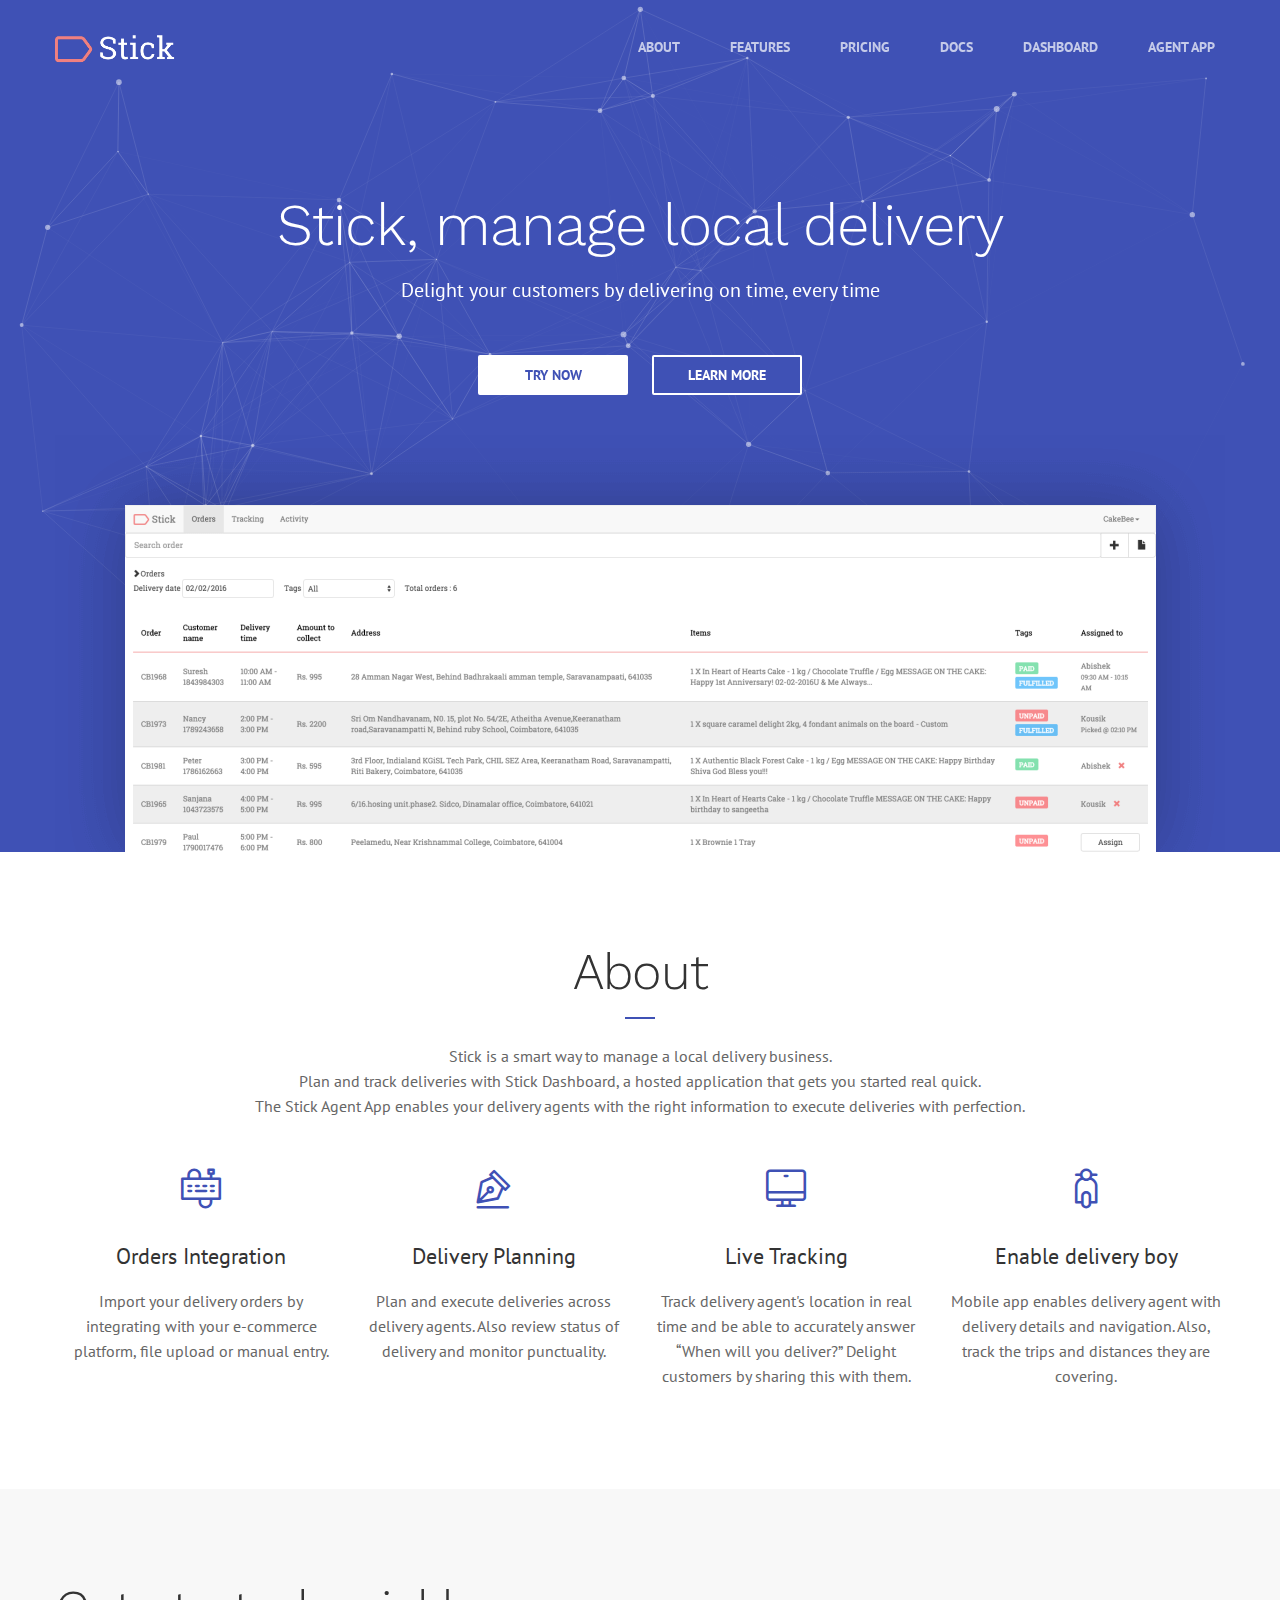
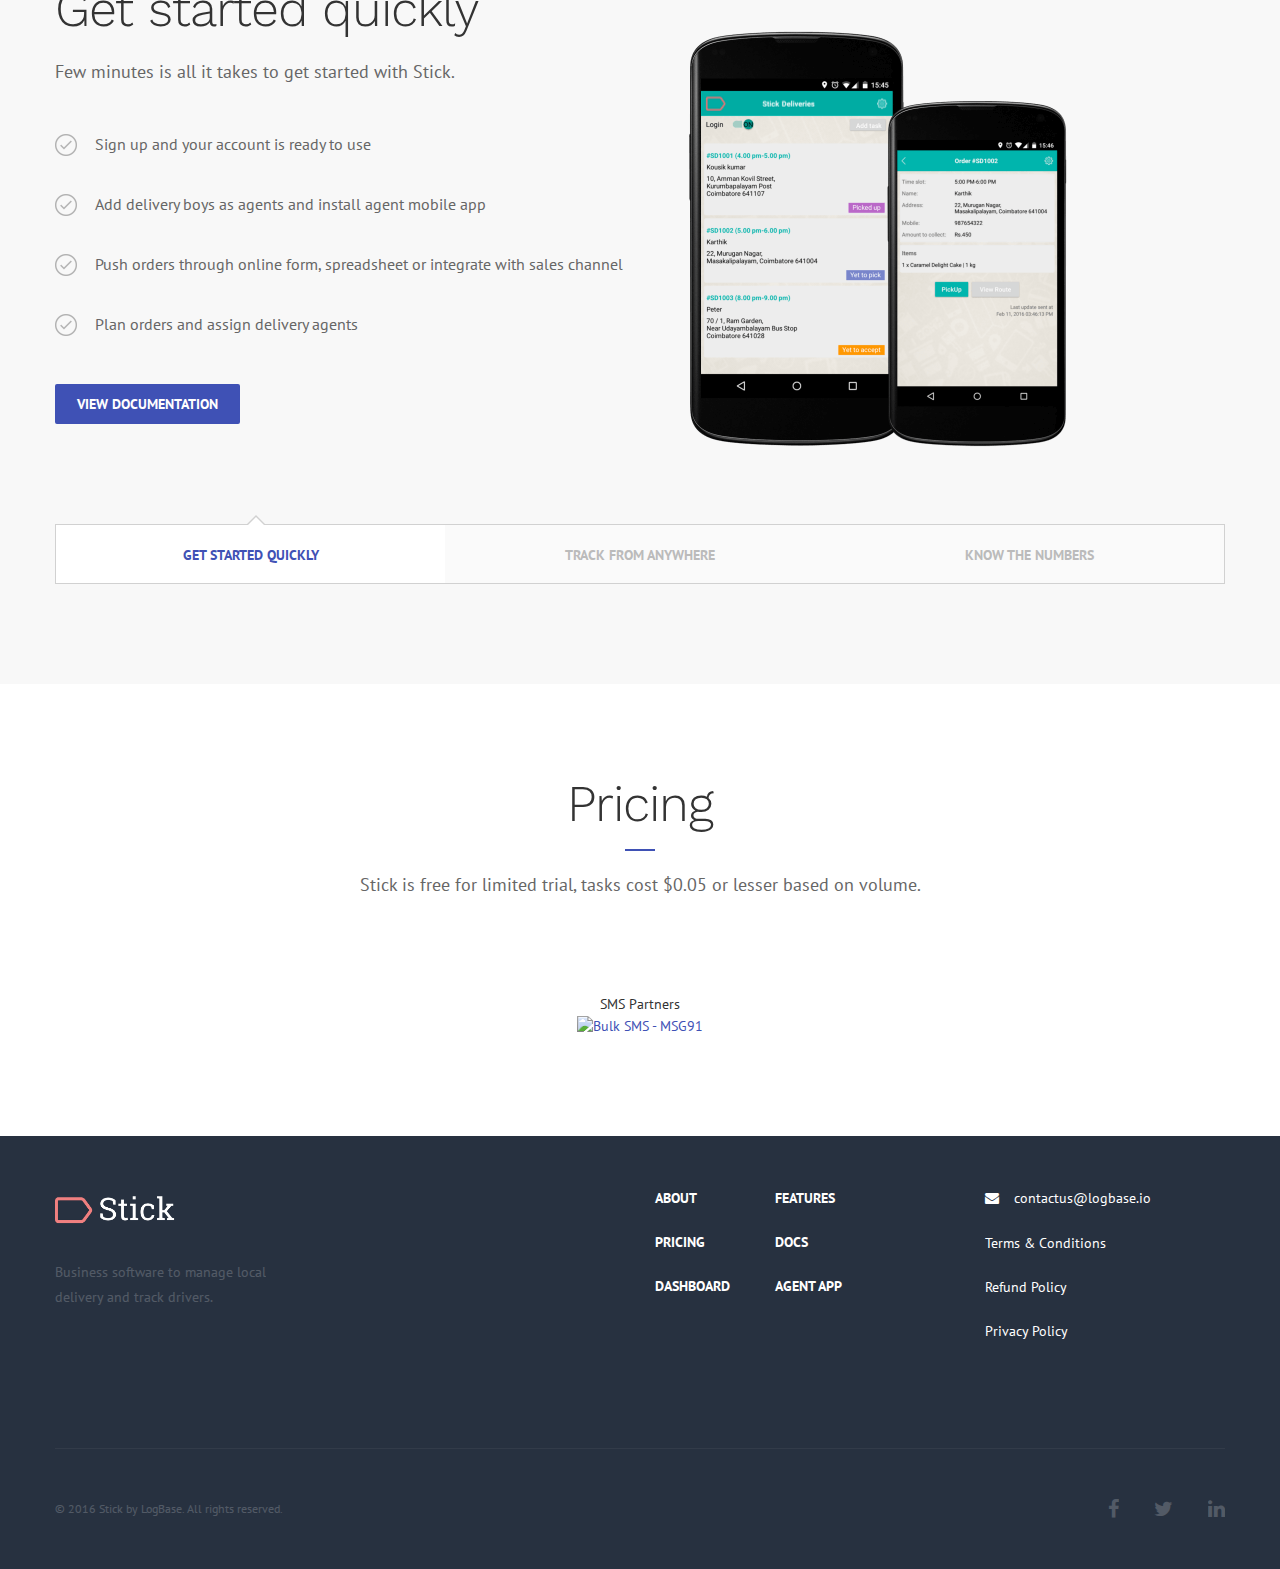
==== commit e356708f: "price update" ====
--- a/index.html
+++ b/index.html
@@ -207,7 +207,7 @@
                         <h2 class="section-heading">Pricing</h2>
                         <span class="separator"></span>
                         <p class="section-subheading stick-no-bottom-margin">
-													Stick is free for limited trial, tasks cost $0.08 or lesser based on volume. 
+													Stick is free for limited trial, tasks cost $0.05 or lesser based on volume. 
 												</p>
                     </div>
                     <!-- END PRICING TABLES HEADING -->
